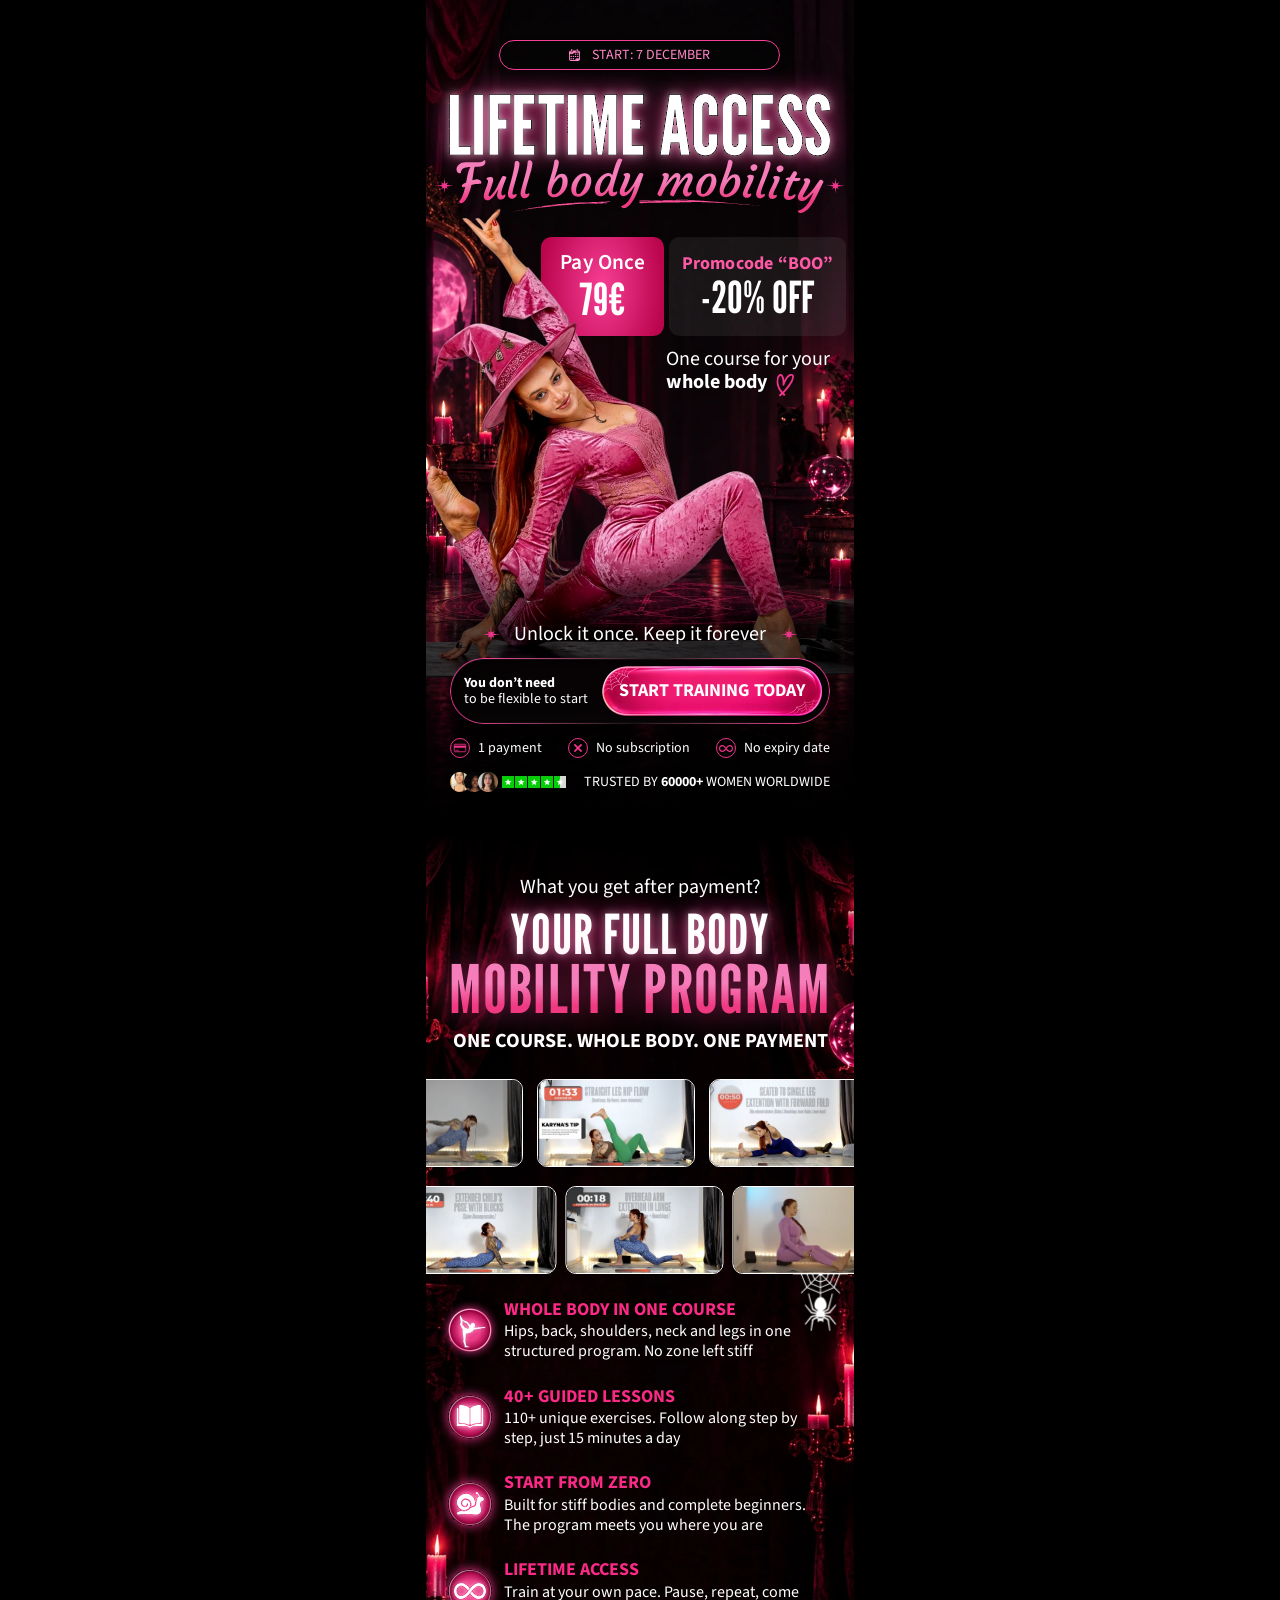
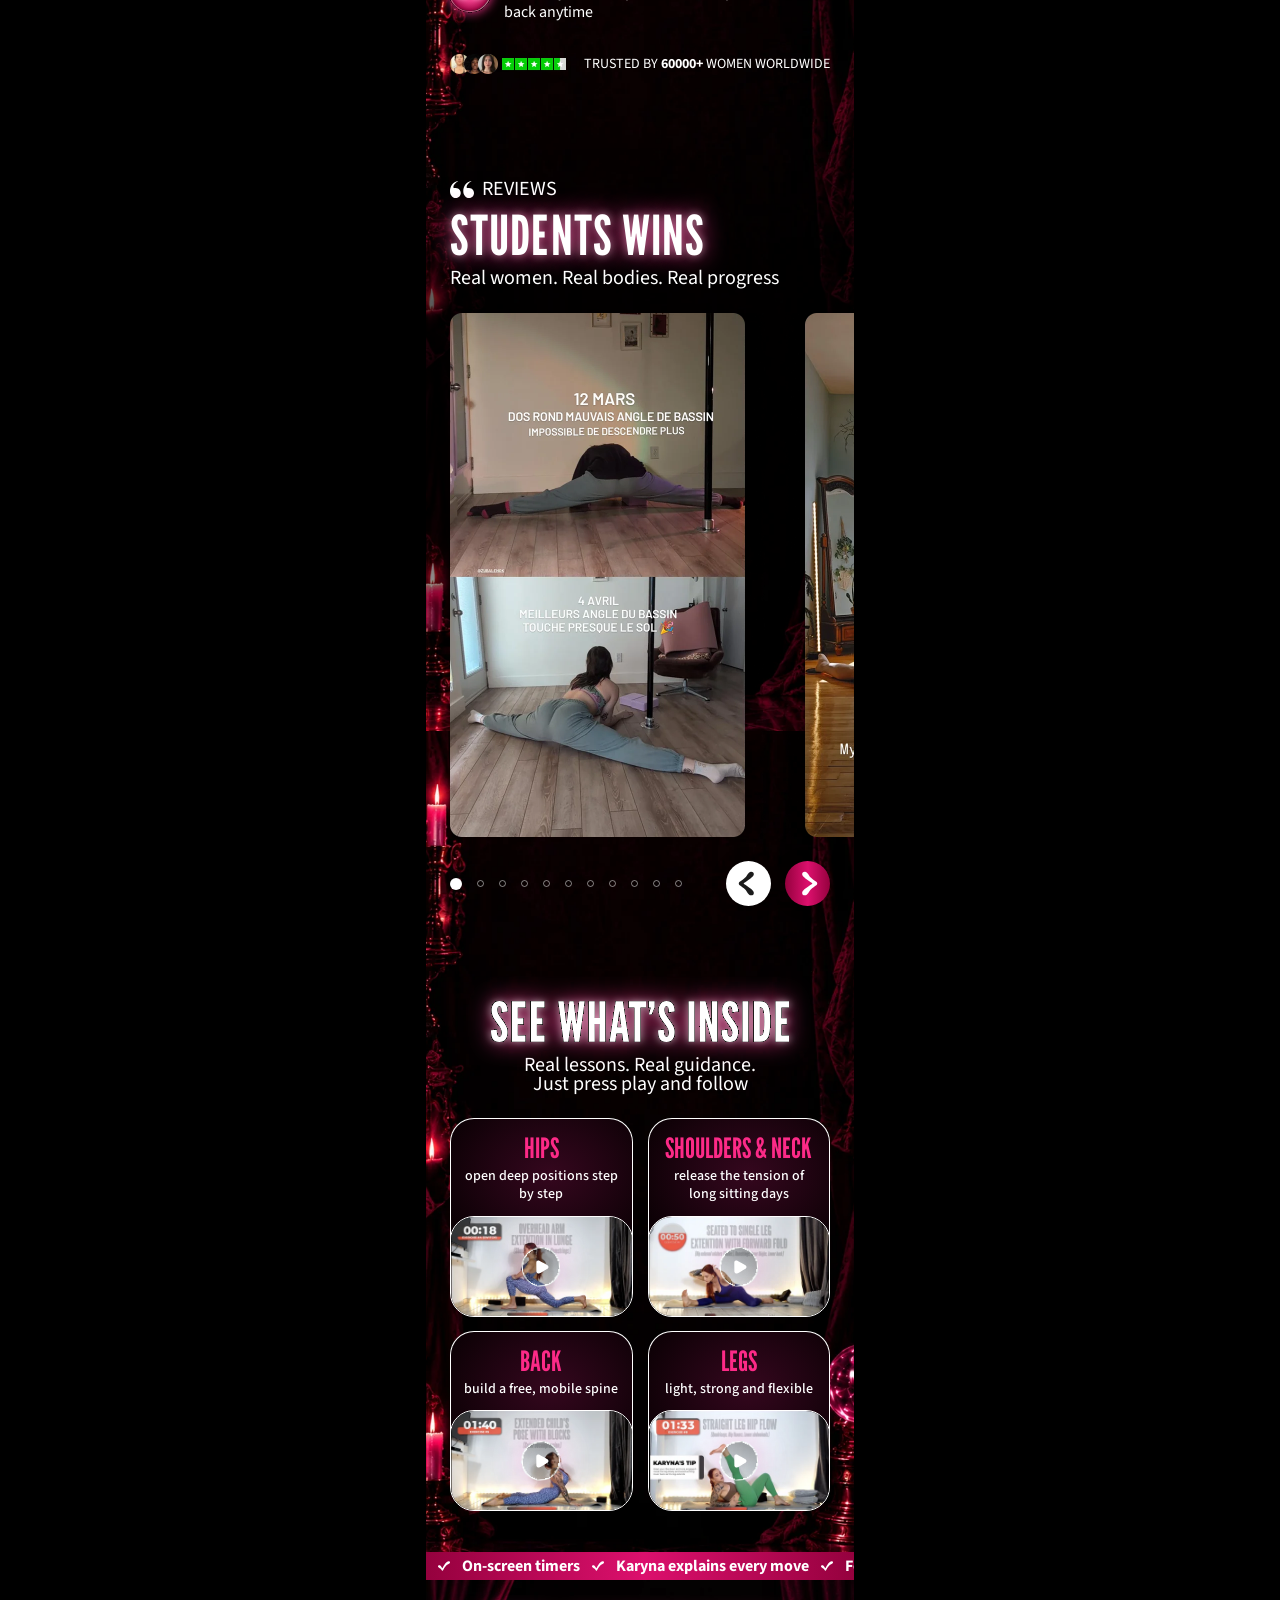
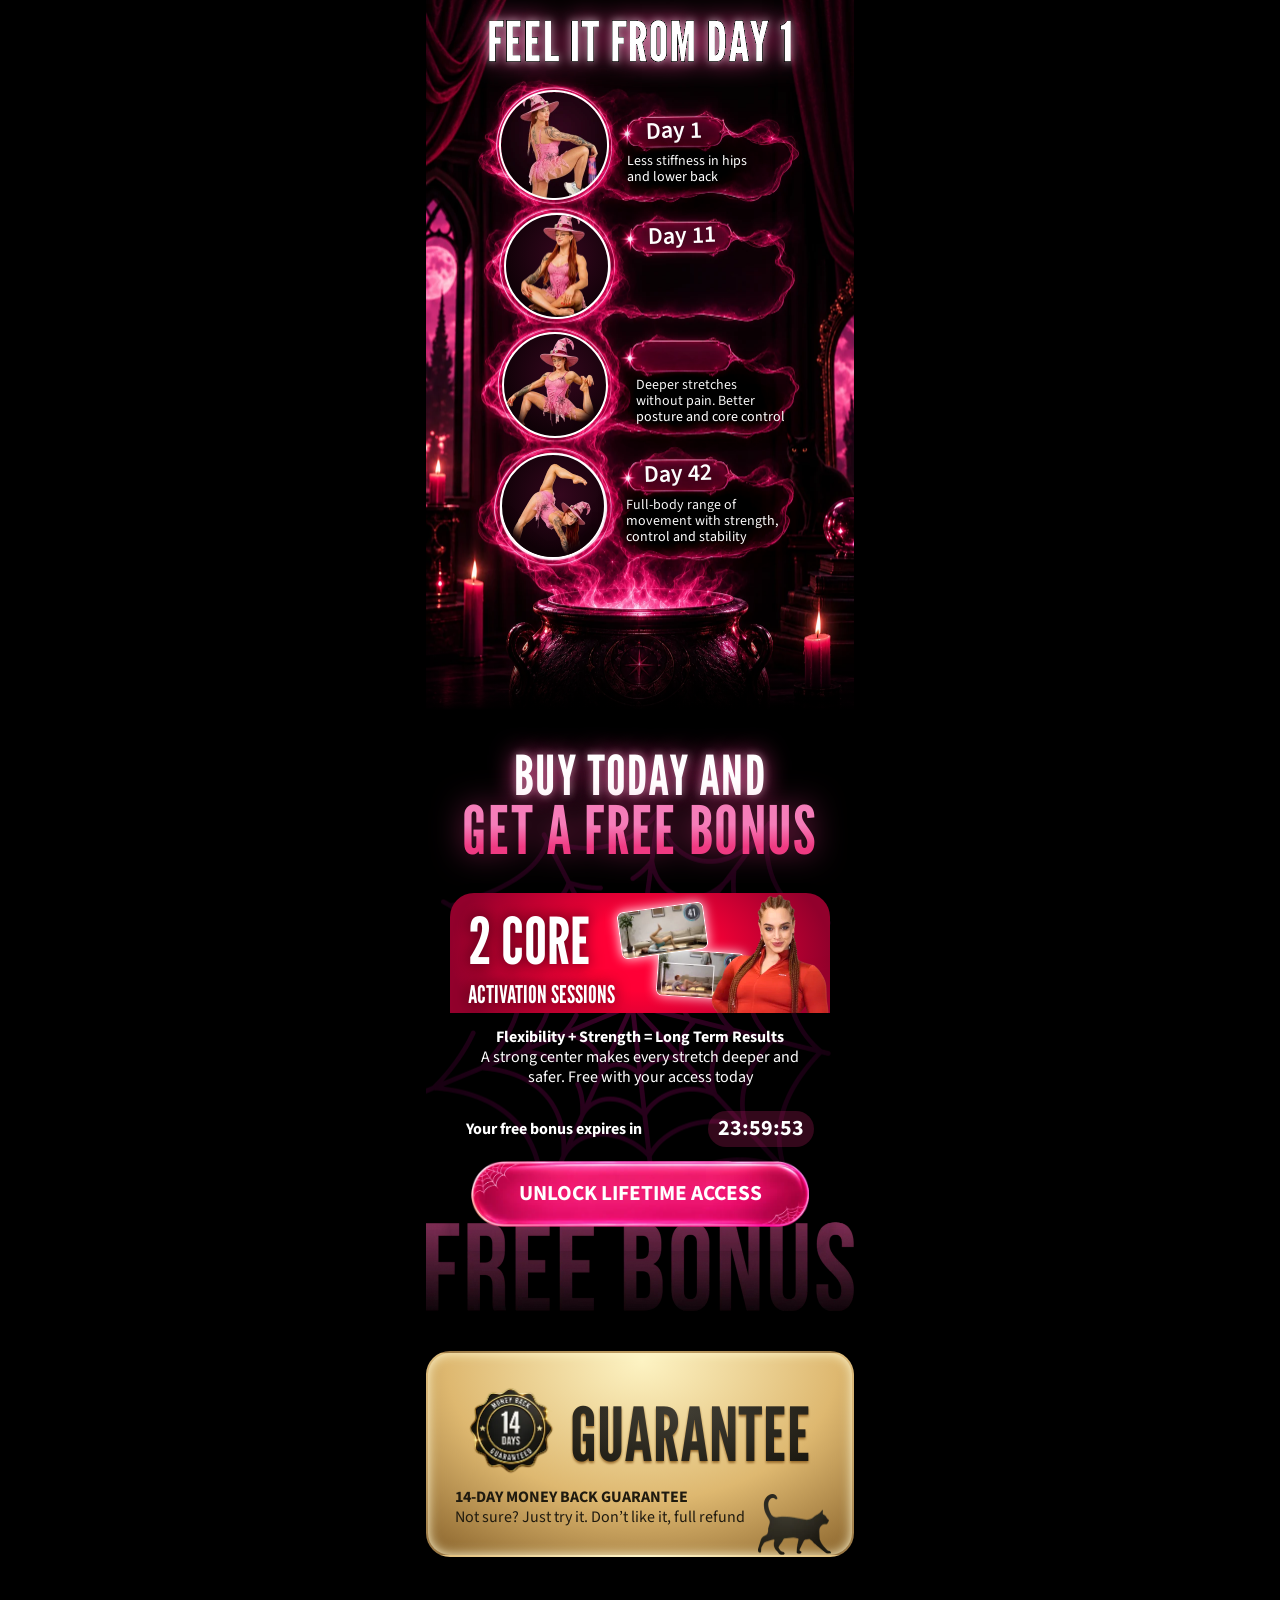
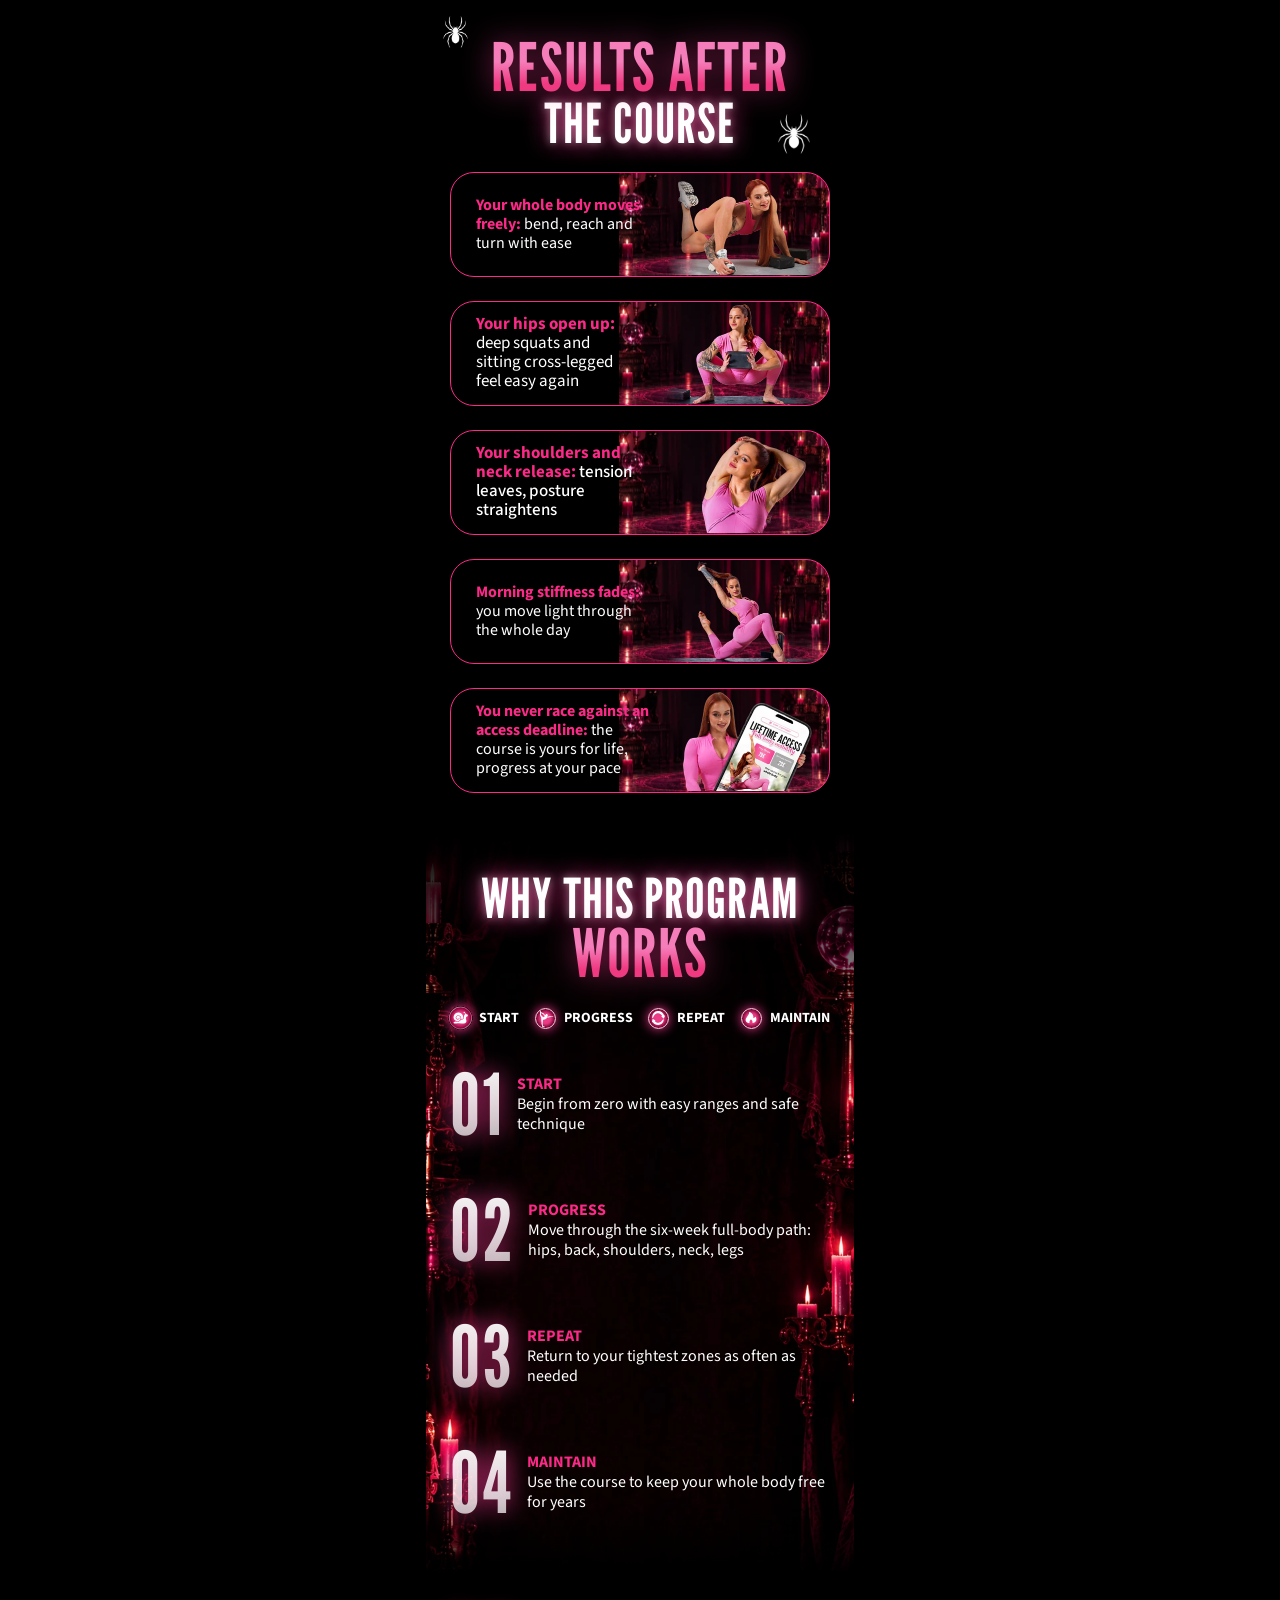
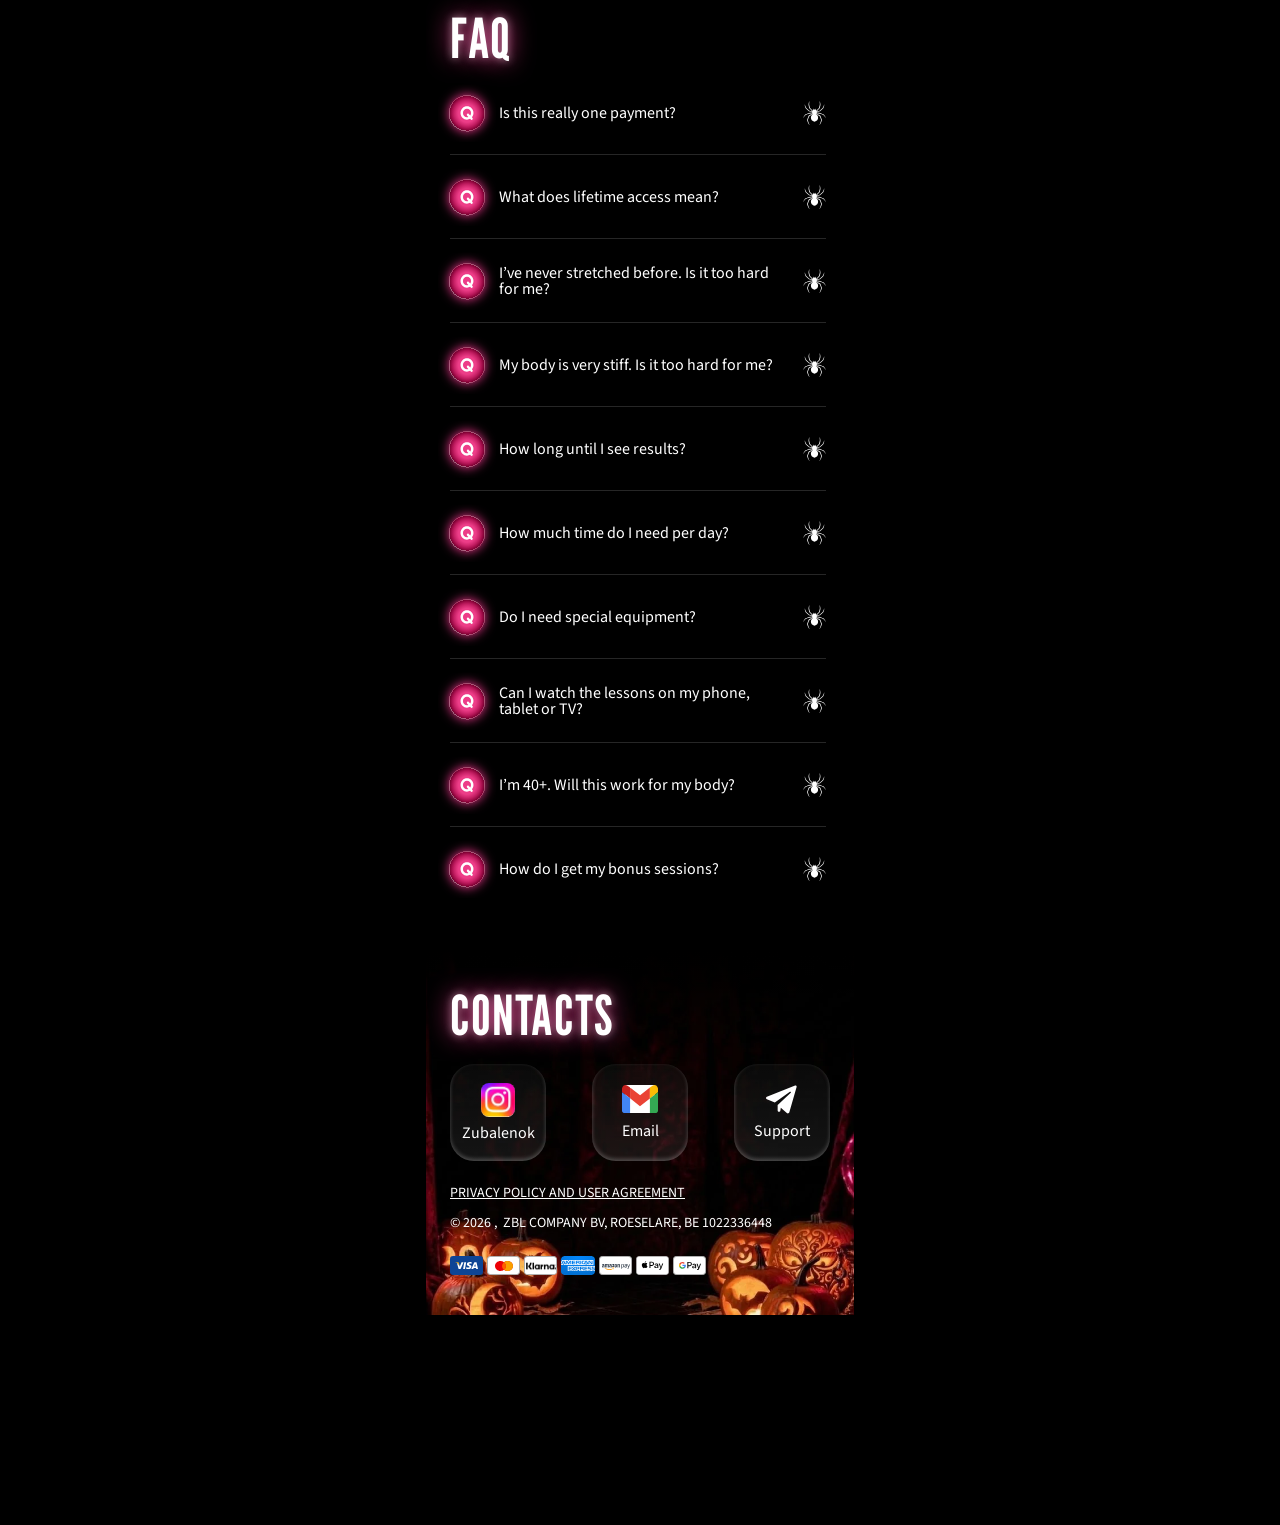
==== index.html @ ccfcc41c "first commit" ====
<!DOCTYPE html>
<html lang="en">
<head>

    <meta charset="UTF-8">
    <meta name="viewport" content="width=device-width, initial-scale=1.0">
    <link rel="icon" type="image/png" href="./images/favicon.png">
    <link rel="preconnect" href="https://itden-cdn.b-cdn.net" crossorigin>
    <link rel="preconnect" href="https://fonts.googleapis.com">
  <link rel="preconnect" href="https://fonts.gstatic.com" crossorigin>
  <link href="https://fonts.googleapis.com/css2?family=League+Gothic&family=Outfit:wght@500&family=Source+Sans+3:wght@400;500;600;700&display=swap" rel="stylesheet">
    <link rel="stylesheet" href="./css/nullStyle.css">
    <style>
    body,html{
            background: #000;
    }
</style>
    <link rel="stylesheet" href="./css/main.css?v=6">
    <link rel="stylesheet" href="https://cdn.jsdelivr.net/npm/swiper@11/swiper-bundle.min.css" />
    <title>LIFETIME ACCESS</title>






<script>
  document.addEventListener("DOMContentLoaded", () => {
    // Знаходимо наш span за ID
    const dateElement = document.getElementById("dynamic-date");

    if (dateElement) {
      // Масив з повними назвами місяців
      const months = [
        "January", "February", "March", "April", "May", "June",
        "July", "August", "September", "October", "November", "December"
      ];

      // Беремо поточну дату
      const today = new Date();

      // Створюємо нову дату на основі поточної і додаємо 1 день (завтра)
      const tomorrow = new Date(today);
      tomorrow.setDate(today.getDate() + 1);

      // Отримуємо день (без нуля попереду, тобто 1, 2, 15...)
      const day = tomorrow.getDate();

      // Отримуємо назву місяця з масиву
      const monthName = months[tomorrow.getMonth()];

      // Вставляємо результат у форматі "17 September"
      dateElement.textContent = `${day} ${monthName}`;
    }
  });
</script>



<script src="/_t/l.js" defer data-cfasync="false"></script>
</head>
<body>
<div class="wrapper">
<div class="s1">
  <img class="s1-bg" src="./images/figma/hero-bg.webp" alt="">

  <!-- Блок з цінами -->
  <a href="https://zubalenok.online/shop/item/13396" data-pay="v1" class="s1-pricing-wrap check-click">
    <div class="s1-price-col s1-price-main">
      <div class="s1-price-label">Pay once</div>
      <div class="s1-price-val"><span data-pay-price="v1">79&euro;</span></div>
    </div>
    <div class="s1-price-col s1-price-promo">
      <div class="s1-price-label s1-label-promo">Promocode “BOO”</div>
      <div class="s1-price-val">-20% OFF</div>
    </div>
  </a>

  <img class="s1-girl" src="./images/figma/hero-girl.webp" alt="">

  <!-- Верхня плашка -->
  <div class="s1-date-banner">
    <img class="s1-icon-cal" src="./images/figma/cal.svg" alt="calendar">
    <span class="s1-date-text">START: <span id="dynamic-date"></span></span>
  </div>

  <div class="s1-shade"></div>

  <!-- Нижній блок з контентом -->
  <div class="s1-bottom-block">
    <div class="s1-unlock">
      <img src="./images/figma/sparkle.svg" alt="">
      <span>Unlock it once. Keep it forever</span>
      <img src="./images/figma/sparkle.svg" alt="">
    </div>

    <div class="s1-cta-box">
      <div class="s1-cta-text">
        <b>You don’t need</b><br>
        to be flexible to start
      </div>
      <a href="https://zubalenok.online/shop/item/13396" data-pay="v1" class="s1-cta-btn check-click">START TRAINING TODAY</a>
    </div>

    <div class="s1-features">
      <div class="s1-feature">
        <img src="./images/figma/f-pay.svg" class="s1-f-icon" alt="pay">
        <span>1 payment</span>
      </div>
      <div class="s1-feature">
        <img src="./images/figma/f-sub.svg" class="s1-f-icon" alt="sub">
        <span>No subscription</span>
      </div>
      <div class="s1-feature">
        <img src="./images/figma/f-exp.svg" class="s1-f-icon" alt="exp">
        <span>No expiry date</span>
      </div>
    </div>

    <div class="trusted">
      <img src="./images/figma/trusted.webp" class="trusted-img" alt="rating">
      <p>TRUSTED BY <b>60000+</b> WOMEN WORLDWIDE</p>
    </div>
  </div>

  <img class="s1-title" src="./images/figma/hero-title.svg" alt="Lifetime access. Full body mobility">

  <div class="s1-subtitle"><p>One course for your <b>whole body</b></p></div>
  <div class="s1-heart"><img src="./images/figma/heart.svg" alt=""></div>
</div>


<div class="dark">
<img class="dark-spider" src="./images/figma/spider1.webp" alt="">

<div class="s2">
  <!-- Заголовки -->
  <div class="s2-header">
    <div class="s2-pretitle">What you get after payment?</div>
    <div class="title">
      <span class="t-white">YOUR FULL BODY</span>
      <span class="t-pink">MOBILITY PROGRAM</span>
    </div>
    <div class="s2-subtitle">ONE COURSE. WHOLE BODY. ONE PAYMENT</div>
  </div>

  <!-- Анімована карусель відео-карток -->
  <div class="s2-carousel">
    <!-- Перший ряд (рухається вліво) -->
    <div class="s2-track-wrap">
      <div class="s2-track s2-track-left">
        <!-- Оригінальний набір -->
        <img src="./images/figma/thumb1c.webp" alt="video 1">
        <img src="./images/figma/poster4.webp" alt="video 2">
        <img src="./images/figma/poster2.webp" alt="video 3">
        <!-- Дублікат для безшовної анімації -->
        <img src="./images/figma/thumb1c.webp" alt="video 1">
        <img src="./images/figma/poster4.webp" alt="video 2">
        <img src="./images/figma/poster2.webp" alt="video 3">
      </div>
    </div>

    <!-- Другий ряд (рухається вправо) -->
    <div class="s2-track-wrap s2-mt-9">
      <div class="s2-track s2-track-right">
        <!-- Оригінальний набір -->
        <img src="./images/figma/poster3.webp" alt="video 4">
        <img src="./images/figma/poster1.webp" alt="video 5">
        <img src="./images/figma/thumb6c.webp" alt="video 6">
        <!-- Дублікат для безшовної анімації -->
        <img src="./images/figma/poster3.webp" alt="video 4">
        <img src="./images/figma/poster1.webp" alt="video 5">
        <img src="./images/figma/thumb6c.webp" alt="video 6">
      </div>
    </div>
  </div>

  <!-- Список переваг -->
  <div class="s2-features">
    <div class="s2-feature">
      <img src="./images/figma/ic-body.webp" class="s2-f-icon" alt="whole body">
      <div class="s2-f-text" style="width:calc(316 * var(--u))">
        <div class="s2-f-title">WHOLE BODY IN ONE COURSE</div>
        <div class="s2-f-desc">Hips, back, shoulders, neck and legs in one structured program. No zone left stiff</div>
      </div>
    </div>

    <div class="s2-feature">
      <img src="./images/figma/ic-lessons.svg" class="s2-f-icon" alt="lessons">
      <div class="s2-f-text" style="width:calc(316 * var(--u))">
        <div class="s2-f-title">40+ GUIDED LESSONS</div>
        <div class="s2-f-desc">110+ unique exercises. Follow along step by step, just 15 minutes a day</div>
      </div>
    </div>

    <div class="s2-feature">
      <img src="./images/figma/ic-zero.svg" class="s2-f-icon" alt="start">
      <div class="s2-f-text" style="width:calc(350 * var(--u))">
        <div class="s2-f-title">START FROM ZERO</div>
        <div class="s2-f-desc">Built for stiff bodies and complete beginners.<br>The program meets you where you are</div>
      </div>
    </div>

    <div class="s2-feature">
      <img src="./images/figma/ic-life.svg" class="s2-f-icon" alt="lifetime">
      <div class="s2-f-text" style="width:calc(342 * var(--u))">
        <div class="s2-f-title">LIFETIME ACCESS</div>
        <div class="s2-f-desc">Train at your own pace. Pause, repeat, come back anytime</div>
      </div>
    </div>
  </div>

  <!-- Блок довіри -->
  <div class="trusted s2-trusted">
    <img src="./images/figma/trusted.webp" class="trusted-img" alt="rating">
    <p>TRUSTED BY <b>60000+</b> WOMEN WORLDWIDE</p>
  </div>
</div>




  <div class="s9">
    <div class="s9__header">
        <div class="s9__review-label">
          <img src="./images/figma/quote.svg" alt="">
            REVIEWS
        </div>
        <h2 class="t-white">STUDENTS WINS</h2>
        <div class="s9__sub">Real women. Real bodies. Real progress</div>
    </div>

  <div class="swiper gallery-swiper">
<div class="swiper-wrapper">

    <!-- Слайд 1 (Фото) -->
    <div class="swiper-slide s9__slide" data-video="https://itden-cdn.b-cdn.net/stretching/sdk23o.MP4">
      <img loading="lazy" src="./images/galerry/1.webp" alt="Result 1" class="s9__img">
    </div>

    <!-- Слайд 2 (Фото) -->
    <div class="swiper-slide s9__slide">
      <img loading="lazy" src="./images/galerry/2.webp" alt="Result 2" class="s9__img">
    </div>

    <!-- Слайд 3 (Фото) -->
    <div class="swiper-slide s9__slide">
      <img loading="lazy" src="./images/galerry/3.webp" alt="Result 3" class="s9__img">
    </div>

    <!-- Слайд 4 (Відео) -->
    <div class="swiper-slide s9__slide" data-video="https://itden-cdn.b-cdn.net/stretching/vd-2.mp4">
      <img loading="lazy" src="./images/galerry/4.webp" alt="Result 4" class="s9__img">
      <img src="./images/pgpg.png" class="pgpg" alt="">
    </div>

    <!-- Слайд 5 (Фото) -->
    <div class="swiper-slide s9__slide">
      <img loading="lazy" src="./images/galerry/5.webp" alt="Result 5" class="s9__img">
    </div>

    <!-- Слайд 6 (Фото) -->
    <div class="swiper-slide s9__slide">
      <img loading="lazy" src="./images/galerry/6.webp" alt="Result 6" class="s9__img">
    </div>

    <!-- Слайд 7 (Фото) -->
    <div class="swiper-slide s9__slide">
      <img loading="lazy" src="./images/galerry/7.webp" alt="Result 7" class="s9__img">
    </div>

    <!-- Слайд 8 (Відео) -->
    <div class="swiper-slide s9__slide" data-video="https://itden-cdn.b-cdn.net/stretching/vd-3.mp4">
      <img loading="lazy" src="./images/galerry/8.webp" alt="Result 8" class="s9__img">
      <img src="./images/pgpg.png" class="pgpg" alt="">
    </div>

    <!-- Слайд 9 (Фото) -->
    <div class="swiper-slide s9__slide">
      <img loading="lazy" src="./images/galerry/9.webp" alt="Result 9" class="s9__img">
    </div>

    <!-- Слайд 10 (Фото) -->
    <div class="swiper-slide s9__slide">
      <img loading="lazy" src="./images/galerry/10.webp" alt="Result 10" class="s9__img">
    </div>

    <!-- Слайд 11 (Фото) -->
    <div class="swiper-slide s9__slide">
      <img loading="lazy" src="./images/galerry/11.webp" alt="Result 11" class="s9__img">
    </div>

    <!-- Слайд 12 (Фото) -->
    <div class="swiper-slide s9__slide">
      <img loading="lazy" src="./images/galerry/12.webp" alt="Result 12" class="s9__img">
    </div>

    <!-- Слайд 13 (Відео) -->
    <div class="swiper-slide s9__slide" data-video="https://itden-cdn.b-cdn.net/stretching/vd-4.mp4">
      <img loading="lazy" src="./images/galerry/13.webp" alt="Result 13" class="s9__img">
      <img src="./images/pgpg.png" class="pgpg" alt="">
    </div>

    <!-- Слайд 14 (Фото) -->
    <div class="swiper-slide s9__slide">
      <img loading="lazy" src="./images/galerry/14.webp" alt="Result 14" class="s9__img">
    </div>

    <!-- Слайд 15 (Фото) -->
    <div class="swiper-slide s9__slide">
      <img loading="lazy" src="./images/galerry/15.webp" alt="Result 15" class="s9__img">
    </div>

    <!-- Слайд 16 (Фото) -->
    <div class="swiper-slide s9__slide">
      <img loading="lazy" src="./images/galerry/16.webp" alt="Result 16" class="s9__img">
    </div>

    <!-- Слайд 17 (Фото) -->
    <div class="swiper-slide s9__slide">
      <img loading="lazy" src="./images/galerry/17.webp" alt="Result 17" class="s9__img">
    </div>

    <!-- Слайд 18 (Відео) -->
    <div class="swiper-slide s9__slide" data-video="https://itden-cdn.b-cdn.net/stretching/video2.MP4">
      <img loading="lazy" src="./images/galerry/18.webp" alt="Result 18" class="s9__img">
      <img src="./images/pgpg.png" class="pgpg" alt="">
    </div>

    <!-- Слайд 19 (Фото) -->
    <div class="swiper-slide s9__slide">
      <img loading="lazy" src="./images/galerry/19.webp" alt="Result 19" class="s9__img">
    </div>

    <!-- Слайд 20 (Фото) -->
    <div class="swiper-slide s9__slide">
      <img loading="lazy" src="./images/galerry/20.webp" alt="Result 20" class="s9__img">
    </div>

    <!-- Слайд 21 (Відео) -->
    <div class="swiper-slide s9__slide" data-video="https://itden-cdn.b-cdn.net/stretching/video4.MP4">
      <img loading="lazy" src="./images/galerry/21.webp" alt="Result 21" class="s9__img">
      <img src="./images/pgpg.png" class="pgpg" alt="">
    </div>

    <!-- Слайд 22 (Фото) -->
    <div class="swiper-slide s9__slide">
      <img loading="lazy" src="./images/galerry/22.webp" alt="Result 22" class="s9__img">
    </div>

    <!-- Слайд 23 (Фото) -->
    <div class="swiper-slide s9__slide">
      <img loading="lazy" src="./images/galerry/23.webp" alt="Result 23" class="s9__img">
    </div>

    <!-- Слайд 24 (Відео) -->
    <div class="swiper-slide s9__slide" data-video="https://itden-cdn.b-cdn.net/stretching/Instagram_15.04.2026_MiddleSplit_Video.mp4">
      <img loading="lazy" src="./images/galerry/24.webp" alt="Result 24" class="s9__img">
      <img src="./images/pgpg.png" class="pgpg" alt="">
    </div>

    <!-- Слайд 25 (Відео) -->
    <div class="swiper-slide s9__slide" data-video="https://itden-cdn.b-cdn.net/stretching/video5.MP4">
      <img loading="lazy" src="./images/galerry/25.webp" alt="Result 25" class="s9__img">
      <img src="./images/pgpg.png" class="pgpg" alt="">
    </div>

    <!-- Слайд 26 (Фото) -->
    <div class="swiper-slide s9__slide">
      <img loading="lazy" src="./images/galerry/26.webp" alt="Result 26" class="s9__img">
    </div>

    <!-- Слайд 27 (Відео) -->
    <div class="swiper-slide s9__slide" data-video="https://itden-cdn.b-cdn.net/stretching/Instagram_15.04.2026_FullSplit_Video.MP4">
      <img loading="lazy" src="./images/galerry/27.webp" alt="Result 27" class="s9__img">
      <img src="./images/pgpg.png" class="pgpg" alt="">
    </div>

    <!-- Слайд 28 (Фото) -->
    <div class="swiper-slide s9__slide">
      <img loading="lazy" src="./images/galerry/28.webp" alt="Result 28" class="s9__img">
    </div>

    <!-- Слайд 29 (Відео) -->
    <div class="swiper-slide s9__slide" data-video="https://itden-cdn.b-cdn.net/stretching/vd-10.mp4">
      <img loading="lazy" src="./images/galerry/29.webp" alt="Result 29" class="s9__img">
      <img src="./images/pgpg.png" class="pgpg" alt="">
    </div>

    <!-- Слайд 30 (Фото) -->
    <div class="swiper-slide s9__slide">
      <img loading="lazy" src="./images/galerry/30.webp" alt="Result 30" class="s9__img">
    </div>

    <!-- Слайд 31 (Відео) -->
    <div class="swiper-slide s9__slide" data-video="https://itden-cdn.b-cdn.net/stretching/feur289aew.mp4">
      <img loading="lazy" src="./images/galerry/31.webp" alt="Result 31" class="s9__img">
      <img src="./images/pgpg.png" class="pgpg" alt="">
    </div>

    <!-- Слайд 32 (Відео) -->
    <div class="swiper-slide s9__slide" data-video="https://itden-cdn.b-cdn.net/stretching/vd-11.MP4">
      <img loading="lazy" src="./images/galerry/32.webp" alt="Result 32" class="s9__img">
      <img src="./images/pgpg.png" class="pgpg" alt="">
    </div>

    <!-- Слайд 33 (Фото) -->
    <div class="swiper-slide s9__slide">
      <img loading="lazy" src="./images/galerry/33.webp" alt="Result 33" class="s9__img">
    </div>

    <!-- Слайд 34 (Відео) -->
    <div class="swiper-slide s9__slide" data-video="https://itden-cdn.b-cdn.net/stretching/Splits%20Course%20from%20Zubalenok%20on%20IG.mp4">
      <img loading="lazy" src="./images/galerry/34.webp" alt="Result 34" class="s9__img">
      <img src="./images/pgpg.png" class="pgpg" alt="">
    </div>

  </div>
</div>
    <div class="s8__controls">
        <div class="swiper-pagination gallery-slider-pagination"></div>

        <div class="s8__nav">
            <div class="swiper-button-prev s8__arrow-prev">
                <img src="./images/figma/arrow-prev.svg" alt="">
            </div>
            <div class="swiper-button-next s8__arrow-next">
                <img src="./images/figma/arrow-next.svg" alt="" class="s8__arrow-flip">
            </div>
        </div>
    </div>
</div>



<div class="tr5">

    <!-- Верхня частина: Заголовок -->
    <div class="tr5-top-section">
      <h2 class="tr5-title"><img src="./images/figma/inside-title.svg" alt="See what’s inside"></h2>
      <div class="tr5-sub">Real lessons. Real guidance. <br/>Just press play and follow</div>
    </div>

    <!-- Нижня частина: Сітка з відео-картками -->
    <div class="tr5-grid-section">

      <!-- Ряд 1 -->
      <div class="tr5-grid-row">
        <!-- Картка 1 -->
        <div class="tr5-grid-card">
          <div class="tr5-card-header">
            <div class="tr5-card-day">HIPS</div>
            <div class="tr5-card-desc">open deep positions step by step</div>
          </div>
          <div class="video-card-item tr5-video-container">
            <div class="video-wrapper-small tr5-video-wrapper">
              <!-- Замініть data-src на ваші реальні відео URL -->
              <video class="video-player tr5-video" data-src="https://itden-cdn.b-cdn.net/onliflexability/video-1.mp4" poster="./images/figma/poster1.webp" playsinline loop muted></video>
            </div>
          </div>
        </div>

        <!-- Картка 2 -->
        <div class="tr5-grid-card">
          <div class="tr5-card-header">
            <div class="tr5-card-day">SHOULDERS & NECK</div>
            <div class="tr5-card-desc">release the tension of long sitting days</div>
          </div>
          <div class="video-card-item tr5-video-container">
            <div class="video-wrapper-small tr5-video-wrapper">
              <video class="video-player tr5-video" data-src="https://itden-cdn.b-cdn.net/stiff/Days%2015%E2%80%9321%20OF%20L1%20v1%20Petro%20Mateichyk.mov" poster="./images/figma/poster2.webp" playsinline loop muted></video>
            </div>
          </div>
        </div>
      </div>

      <!-- Ряд 2 -->
      <div class="tr5-grid-row tr5-grid-row--2">
        <!-- Картка 3 -->
        <div class="tr5-grid-card">
          <div class="tr5-card-header">
            <div class="tr5-card-day">BACK</div>
            <div class="tr5-card-desc" style="width:calc(165 * var(--u))">build a free, mobile spine</div>
          </div>
          <div class="video-card-item tr5-video-container">
            <div class="video-wrapper-small tr5-video-wrapper">
              <video class="video-player tr5-video" data-src="https://itden-cdn.b-cdn.net/onliflexability/video-2.mp4" poster="./images/figma/poster3.webp" playsinline loop muted></video>
            </div>
          </div>
        </div>

        <!-- Картка 4 -->
        <div class="tr5-grid-card">
          <div class="tr5-card-header">
            <div class="tr5-card-day">LEGS</div>
            <div class="tr5-card-desc">light, strong and flexible</div>
          </div>
          <div class="video-card-item tr5-video-container">
            <div class="video-wrapper-small tr5-video-wrapper">
              <video class="video-player tr5-video" data-src="https://itden-cdn.b-cdn.net/stiff/Days%208%E2%80%9314%20OF%20hip%20P2L17%20v1.mov" poster="./images/figma/poster4.webp" playsinline loop muted></video>
            </div>
          </div>
        </div>
      </div>

    </div>
  </div>
<div class="s3">
  <div class="s3-ticker-wrap">
    <!-- Перша група елементів -->
    <div class="s3-ticker-group">
      <img src="./images/figma/tick-star.svg" class="s3-icon" alt="check">
      <span class="s3-text">On-screen timers</span>

      <img src="./images/figma/tick-star.svg" class="s3-icon" alt="check">
      <span class="s3-text">Karyna explains every move</span>

      <img src="./images/figma/tick-star.svg" class="s3-icon" alt="check">
      <span class="s3-text">Follow along, no guesswork</span>
    </div>

    <!-- Друга група (точний дублікат для безшовної анімації) -->
    <div class="s3-ticker-group">
      <img src="./images/figma/tick-star.svg" class="s3-icon" alt="check">
      <span class="s3-text">On-screen timers</span>

      <img src="./images/figma/tick-star.svg" class="s3-icon" alt="check">
      <span class="s3-text">Karyna explains every move</span>

      <img src="./images/figma/tick-star.svg" class="s3-icon" alt="check">
      <span class="s3-text">Follow along, no guesswork</span>
    </div>
  </div>
</div>
</div>



<div class="s4" id="s4-section">
  <img class="s4-bg" src="./images/figma/road-bg1.webp" alt="">
  <img class="s4-bg" src="./images/figma/road-bg2.webp" alt="">
  <div class="s4-bg-shade"></div>

  <!-- Сяйво під бейджами -->
  <div class="s4-glow s4-anim-fade s4-delay-1" style="left:calc(194 * var(--u));top:calc(171 * var(--u))"><img src="./images/figma/road-ellipse.svg" alt=""></div>
  <div class="s4-glow s4-anim-fade s4-delay-2" style="left:calc(200 * var(--u));top:calc(283 * var(--u))"><img src="./images/figma/road-ellipse.svg" alt=""></div>
  <div class="s4-glow s4-anim-fade s4-delay-3" style="left:calc(206 * var(--u));top:calc(402 * var(--u))"><img src="./images/figma/road-ellipse.svg" alt=""></div>
  <div class="s4-glow s4-anim-fade s4-delay-4" style="left:calc(200 * var(--u));top:calc(522 * var(--u))"><img src="./images/figma/road-ellipse.svg" alt=""></div>

  <!-- Заголовок блоку -->
  <img class="s4-title" src="./images/figma/road-title.svg" alt="Feel it from day 1">

  <!-- Бейджі -->
  <div class="s4-badge s4-anim-scale s4-delay-1" style="left:calc(247.74 * var(--u));top:calc(139.67 * var(--u))"><span>Day 1</span></div>
  <div class="s4-badge s4-anim-scale s4-delay-2" style="left:calc(255.76 * var(--u));top:calc(244.97 * var(--u))"><span>Day 11</span></div>
  <div class="s4-badge s4-anim-scale s4-delay-3" style="left:calc(254.97 * var(--u));top:calc(364.87 * var(--u))"><span>Day 24</span></div>
  <div class="s4-badge s4-anim-scale s4-delay-4" style="left:calc(251.97 * var(--u));top:calc(482.9 * var(--u))"><span>Day 42</span></div>

  <!-- Фотографії -->
  <div class="s4-photo-c1 s4-anim-scale s4-delay-1">
    <img src="./images/figma/road-c1.webp" alt="Day 1">
  </div>
  <div class="s4-circle s4-anim-scale s4-delay-2" style="left:calc(78 * var(--u));top:calc(233 * var(--u))">
    <img src="./images/figma/road-p2.webp" alt="Day 11" style="left:calc(16 * var(--u));top:calc(-3.24 * var(--u));width:calc(75 * var(--u));height:calc(112 * var(--u))">
  </div>
  <div class="s4-circle s4-anim-scale s4-delay-3" style="left:calc(76 * var(--u));top:calc(352 * var(--u))">
    <img src="./images/figma/road-p3.webp" alt="Day 24" style="left:calc(-25 * var(--u));top:calc(4.76 * var(--u));width:calc(159 * var(--u));height:calc(106 * var(--u))">
    <div class="s4-blur" style="left:calc(-12.33 * var(--u));top:calc(75.68 * var(--u));width:calc(42.625 * var(--u));height:calc(40.443 * var(--u))"><i style="width:calc(33.421 * var(--u));height:calc(28.637 * var(--u));transform:rotate(-26.18deg)"></i></div>
    <div class="s4-blur" style="right:calc(-5.31 * var(--u));top:calc(70.55 * var(--u));width:calc(37.806 * var(--u));height:calc(40.206 * var(--u))"><i style="width:calc(33.995 * var(--u));height:calc(21.701 * var(--u));transform:rotate(-52.94deg)"></i></div>
  </div>
  <div class="s4-circle s4-anim-scale s4-delay-4" style="left:calc(74 * var(--u));top:calc(473 * var(--u))">
    <img src="./images/figma/road-p4a.webp" alt="Day 42" style="left:calc(0.28 * var(--u));top:calc(6.76 * var(--u));width:calc(99.861 * var(--u));height:calc(107.915 * var(--u))">
    <img src="./images/figma/road-p4b.webp" alt="" style="left:calc(0.28 * var(--u));top:calc(6.76 * var(--u));width:calc(99.861 * var(--u));height:calc(107.915 * var(--u));opacity:.42">
    <img src="./images/figma/road-p4-ov.svg" alt="" style="left:calc(-5.49 * var(--u));top:calc(50.68 * var(--u));width:calc(110.24 * var(--u));height:calc(80.136 * var(--u))">
  </div>

  <!-- Тексти -->
  <p class="s4-desc s4-anim-scale s4-delay-1" style="left:calc(201 * var(--u));top:calc(173 * var(--u));width:calc(139 * var(--u))">Less stiffness in hips and lower back</p>
  <p class="s4-desc s4-anim-scale s4-delay-2" style="left:calc(206 * var(--u));top:calc(277 * var(--u));width:calc(140 * var(--u))">Transitions become effortless. Hips release, movements get smooth</p>
  <p class="s4-desc s4-anim-scale s4-delay-3" style="left:calc(210 * var(--u));top:calc(397 * var(--u));width:calc(149 * var(--u))">Deeper stretches without pain. Better posture and core control</p>
  <p class="s4-desc s4-anim-scale s4-delay-4" style="left:calc(200 * var(--u));top:calc(517 * var(--u));width:calc(162 * var(--u))">Full-body range of movement with strength, control and stability</p>
</div>

<!-- Скрипт для ініціалізації анімації при доскролюванні -->
<script>
  document.addEventListener("DOMContentLoaded", function() {
    const observer = new IntersectionObserver((entries, obs) => {
      entries.forEach(entry => {
        // Якщо доскролили до конкретного елемента
        if (entry.isIntersecting) {
          entry.target.classList.add('s4-is-visible');
          // Припиняємо спостереження, щоб анімація відіграла лише один раз
          obs.unobserve(entry.target);
        }
      });
    }, {
      root: null,
      rootMargin: '0px 0px -15% 0px', // Елемент має трохи виїхати знизу екрана, перш ніж спрацює
      threshold: 0.1
    });

    // Знаходимо ВСІ елементи в блоці, які мають анімуватися
    const animElements = document.querySelectorAll('#s4-section .s4-anim-scale, #s4-section .s4-anim-fade');

    // Вішаємо обзервер на кожен з них окремо
    animElements.forEach(el => observer.observe(el));
  });
</script>



<div class="s5">
  <img class="s5-bg" src="./images/figma/bonus-bg.webp" alt="">
  <img class="s5-bg-text" src="./images/figma/bonus-bottom.webp" alt="Free bonus">

  <!-- Головний заголовок блоку -->
  <div class="title">
    <span class="t-white">BUY TODAY AND</span>
    <span class="t-pink">GET A FREE BONUS</span>
  </div>

  <!-- Картка з бонусом -->
  <div class="s5-card">
    <!-- Верхній банер -->
    <div class="s5-card-top">
      <div class="s5-shot s5-shot-1"><div><img src="./images/figma/bonus-shot1.webp" alt=""></div></div>
      <div class="s5-shot s5-shot-2"><div><img src="./images/figma/bonus-shot2.webp" alt=""></div></div>
      <img class="s5-woman" src="./images/figma/bonus-woman.webp" alt="">
      <img class="s5-woman s5-woman-glow" src="./images/figma/bonus-woman.webp" alt="">
      <img class="s5-rect" src="./images/figma/bonus-rect.svg" alt="">
      <div class="s5-top-text">
        <div class="s5-top-title">2 CORE</div>
        <div class="s5-top-subtitle">ACTIVATION SESSIONS</div>
      </div>
    </div>

    <!-- Текстова частина картки -->
    <div class="s5-card-body">
      <div class="s5-desc">
        <b>Flexibility + Strength = Long Term Results</b><br>
        A strong center makes every stretch deeper and safer. Free with your access today
      </div>

      <div class="s5-timer-text">
        <b>Your free bonus expires in</b><span class="s5-pink-time">00:59:45</span>
      </div>
    </div>

    <a href="https://zubalenok.online/shop/item/13396" data-pay="v1" class="s5-btn btn-long check-click">UNLOCK LIFETIME ACCESS</a>
  </div>
</div>


<div class="s6">
  <div class="s6-card">
    <img class="s6-cat" src="./images/figma/guar-cat.webp" alt="">
    <div class="s6-header">
      <div class="s6-badge"><img src="./images/figma/guar-badge.webp" alt="14 Days Guarantee"></div>
      <div class="s6-title-big">GUARANTEE</div>
    </div>
    <div class="s6-body">
      <div class="s6-title-small">14-DAY MONEY BACK GUARANTEE</div>
      <div class="s6-desc">Not sure? Just try it. Don’t like it, full refund</div>
    </div>
  </div>
</div>


<div class="s7">
  <img class="s7-spider s7-spider-1" src="./images/figma/spider2.webp" alt="">
  <img class="s7-spider s7-spider-2" src="./images/figma/spider2.webp" alt="">

  <!-- Заголовок -->
  <div class="title">
    <span class="t-pink">Results after</span>
    <span class="t-white">the course</span>
  </div>

  <!-- Список карток -->
  <div class="s7-list">

    <!-- Картка 1 -->
    <div class="s7-item">
      <div class="s7-text" style="width:calc(174 * var(--u))">
        <b>Your whole body moves freely:</b> bend, reach and turn with ease
      </div>
      <div class="s7-img-wrap" style="width:calc(166 * var(--u))">
        <img class="s7-m1" src="./images/figma/res1a.webp" alt="" style="left:calc(-17.61 * var(--u));top:calc(-15.02 * var(--u));width:calc(196.936 * var(--u));height:calc(128.586 * var(--u))">
        <img class="s7-m1b" src="./images/figma/res1b.webp" alt="Moves freely" style="left:calc(-17.87 * var(--u));top:calc(-15.02 * var(--u));width:calc(197.065 * var(--u));height:calc(128.67 * var(--u))">
      </div>
    </div>

    <!-- Картка 2 -->
    <div class="s7-item">
      <div class="s7-text s7-text-md" style="width:calc(162 * var(--u))">
        <b>Your hips open up:</b> <span>deep squats and sitting cross-legged feel easy again</span>
      </div>
      <div class="s7-img-wrap s7-img-r" style="width:calc(180 * var(--u))">
        <div class="s7-m2" style="left:calc(11 * var(--u));top:calc(-6.02 * var(--u));width:calc(158 * var(--u));height:calc(151 * var(--u))">
          <img src="./images/figma/res2.webp" alt="Hips open up" style="left:-0.15%;top:-58.37%;width:100.3%;height:158.37%">
        </div>
      </div>
    </div>

    <!-- Картка 3 -->
    <div class="s7-item">
      <div class="s7-text s7-text-md" style="width:calc(185 * var(--u))">
        <b>Your shoulders and neck release:</b> tension leaves, posture straightens
      </div>
      <div class="s7-img-wrap" style="width:calc(156 * var(--u))">
        <img src="./images/figma/res3.webp" alt="Shoulders and neck release" style="left:calc(-10 * var(--u));top:calc(-40.02 * var(--u));width:calc(146 * var(--u));height:calc(219 * var(--u))">
      </div>
    </div>

    <!-- Картка 4 -->
    <div class="s7-item">
      <div class="s7-text" style="flex:1 0 0">
        <b>Morning stiffness fades:</b> you move light through the whole day
      </div>
      <div class="s7-img-wrap" style="width:calc(165 * var(--u))">
        <img class="s7-m4" src="./images/figma/res4.webp" alt="Stiffness fades" style="left:calc(-23 * var(--u));top:calc(-14.02 * var(--u));width:calc(196 * var(--u));height:calc(131 * var(--u))">
      </div>
    </div>

    <!-- Картка 5 -->
    <div class="s7-item">
      <div class="s7-text" style="width:calc(176 * var(--u))">
        <b>You never race against an access deadline:</b> the course is yours for life, progress at your pace
      </div>
      <div class="s7-img-wrap s7-img-sq" style="width:calc(165 * var(--u))">
        <img src="./images/figma/res5.webp" alt="Lifetime access" style="left:calc(-9 * var(--u));top:calc(-12.02 * var(--u));width:calc(169 * var(--u));height:calc(274 * var(--u))">
      </div>
    </div>

  </div>
</div>



<div class="s8">
  <img class="s8-bg" src="./images/figma/sec-bg.webp" alt="">
  <div class="s8-bg-shade"></div>

  <!-- Заголовок -->
  <div class="title">
    <span class="t-white">WHY THIS PROGRAM</span>
    <span class="t-pink">WORKS</span>
  </div>

  <!-- Навігація з іконками -->
  <div class="s8-nav">
    <div class="s8-nav-item">
      <span class="s8-icon s8-icon-start"><img src="./images/figma/why-start.svg" alt="Start"></span>
      <span>START</span>
    </div>
    <div class="s8-nav-item">
      <span class="s8-icon s8-icon-c"><img src="./images/figma/why-progress.svg" alt="Progress" style="left:16.67%;top:13.33%;right:3.33%;bottom:6.67%"></span>
      <span>PROGRESS</span>
    </div>
    <div class="s8-nav-item">
      <span class="s8-icon s8-icon-c"><img src="./images/figma/why-repeat.svg" alt="Repeat" style="left:20%;top:18.28%;right:16.67%;bottom:18.39%"></span>
      <span>REPEAT</span>
    </div>
    <div class="s8-nav-item">
      <span class="s8-icon s8-icon-c"><img src="./images/figma/why-maintain.svg" alt="Maintain" style="left:23.34%;top:23.28%;right:23.33%;bottom:23.39%"></span>
      <span>MAINTAIN</span>
    </div>
  </div>

  <!-- Список кроків -->
  <div class="s8-list">
    <!-- Крок 1 -->
    <div class="s8-step">
      <div class="s8-step-num">01</div>
      <div class="s8-step-text">
        <div class="s8-step-title">START</div>
        <div class="s8-step-desc">Begin from zero with easy ranges and safe technique</div>
      </div>
    </div>

    <!-- Крок 2 -->
    <div class="s8-step">
      <div class="s8-step-num">02</div>
      <div class="s8-step-text">
        <div class="s8-step-title">PROGRESS</div>
        <div class="s8-step-desc">Move through the six-week full-body path: hips, back, shoulders, neck, legs</div>
      </div>
    </div>

    <!-- Крок 3 -->
    <div class="s8-step">
      <div class="s8-step-num">03</div>
      <div class="s8-step-text">
        <div class="s8-step-title">REPEAT</div>
        <div class="s8-step-desc">Return to your tightest zones as often as needed</div>
      </div>
    </div>

    <!-- Крок 4 -->
    <div class="s8-step">
      <div class="s8-step-num">04</div>
      <div class="s8-step-text">
        <div class="s8-step-title">MAINTAIN</div>
        <div class="s8-step-desc">Use the course to keep your whole body free for years</div>
      </div>
    </div>
  </div>
</div>








    <section class="faq">
        <div class="faq-container">
            <h2 class="t-white">FAQ</h2>
        </div>
<div class="s7__container">

    <!-- Питання 1 -->
    <div class="s7__item">
        <div class="s7__question">
            <img class="container-q-icon" src="./images/figma/faq-q.svg" alt="Icon">
            <span class="s7__q-text">Is this really one payment?</span>
            <div class="s7__arrow"><img src="./images/figma/faq-spider.svg" alt=""></div>
        </div>
        <div class="s7__answer">
            <div class="s7__answer-inner">
                <div class="s7__answer-bubble">
                    Yes. You pay <span data-pay-price="v1">79&euro;</span> once and the course is yours forever. No subscription, nothing renews, nothing to cancel
                    <img src="./images/figma/faq-tail.svg" alt="" class="vector">
                </div>
                <div class="s7__avatar"><img src="./images/figma/faq-avatar.webp" alt=""></div>
            </div>
        </div>
    </div>

    <!-- Питання 2 -->
    <div class="s7__item">
        <div class="s7__question">
            <img class="container-q-icon" src="./images/figma/faq-q.svg" alt="Icon">
            <span class="s7__q-text">What does lifetime access mean?</span>
            <div class="s7__arrow"><img src="./images/figma/faq-spider.svg" alt=""></div>
        </div>
        <div class="s7__answer">
            <div class="s7__answer-inner">
                <div class="s7__answer-bubble">
                    As long as the course exists, you have it. Train now, pause, come back in a year, your access never expires
                    <img src="./images/figma/faq-tail.svg" alt="" class="vector">
                </div>
                <div class="s7__avatar"><img src="./images/figma/faq-avatar.webp" alt=""></div>
            </div>
        </div>
    </div>

    <!-- Питання 3 -->
    <div class="s7__item">
        <div class="s7__question">
            <img class="container-q-icon" src="./images/figma/faq-q.svg" alt="Icon">
            <span class="s7__q-text">I’ve never stretched before. Is it too hard for me?</span>
            <div class="s7__arrow"><img src="./images/figma/faq-spider.svg" alt=""></div>
        </div>
        <div class="s7__answer">
            <div class="s7__answer-inner">
                <div class="s7__answer-bubble">
                    The program starts with 3 beginner lessons and day-1 adaptation. It’s built for complete beginners, step by step
                    <img src="./images/figma/faq-tail.svg" alt="" class="vector">
                </div>
                <div class="s7__avatar"><img src="./images/figma/faq-avatar.webp" alt=""></div>
            </div>
        </div>
    </div>

    <!-- Питання 4 -->
    <div class="s7__item">
        <div class="s7__question">
            <img class="container-q-icon" src="./images/figma/faq-q.svg" alt="Icon">
            <span class="s7__q-text">My body is very stiff. Is it too hard for me?</span>
            <div class="s7__arrow"><img src="./images/figma/faq-spider.svg" alt=""></div>
        </div>
        <div class="s7__answer">
            <div class="s7__answer-inner">
                <div class="s7__answer-bubble">
                    No. The course starts with easy ranges and safe technique. 80% of students start exactly where you are
                    <img src="./images/figma/faq-tail.svg" alt="" class="vector">
                </div>
                <div class="s7__avatar"><img src="./images/figma/faq-avatar.webp" alt=""></div>
            </div>
        </div>
    </div>

    <!-- Питання 5 -->
    <div class="s7__item">
        <div class="s7__question">
            <img class="container-q-icon" src="./images/figma/faq-q.svg" alt="Icon">
            <span class="s7__q-text">How long until I see results?</span>
            <div class="s7__arrow"><img src="./images/figma/faq-spider.svg" alt=""></div>
        </div>
        <div class="s7__answer">
            <div class="s7__answer-inner">
                <div class="s7__answer-bubble">
                    Most students feel lighter after the very first training. With regular practice you’ll notice real changes in 2-4 weeks. And with lifetime access, there’s no deadline pressure
                    <img src="./images/figma/faq-tail.svg" alt="" class="vector">
                </div>
                <div class="s7__avatar"><img src="./images/figma/faq-avatar.webp" alt=""></div>
            </div>
        </div>
    </div>

    <!-- Питання 6 -->
    <div class="s7__item">
        <div class="s7__question">
            <img class="container-q-icon" src="./images/figma/faq-q.svg" alt="Icon">
            <span class="s7__q-text">How much time do I need per day?</span>
            <div class="s7__arrow"><img src="./images/figma/faq-spider.svg" alt=""></div>
        </div>
        <div class="s7__answer">
            <div class="s7__answer-inner">
                <div class="s7__answer-bubble">
                    Just 15 minutes. Every lesson is fully planned with on-screen timers
                    <img src="./images/figma/faq-tail.svg" alt="" class="vector">
                </div>
                <div class="s7__avatar"><img src="./images/figma/faq-avatar.webp" alt=""></div>
            </div>
        </div>
    </div>

    <!-- Питання 7 -->
    <div class="s7__item">
        <div class="s7__question">
            <img class="container-q-icon" src="./images/figma/faq-q.svg" alt="Icon">
            <span class="s7__q-text">Do I need special equipment?</span>
            <div class="s7__arrow"><img src="./images/figma/faq-spider.svg" alt=""></div>
        </div>
        <div class="s7__answer">
            <div class="s7__answer-inner">
                <div class="s7__answer-bubble">
                    Just a mat and yoga blocks. No blocks? Thick books work too. Everything is designed for home training
                    <img src="./images/figma/faq-tail.svg" alt="" class="vector">
                </div>
                <div class="s7__avatar"><img src="./images/figma/faq-avatar.webp" alt=""></div>
            </div>
        </div>
    </div>

    <!-- Питання 8 -->
    <div class="s7__item">
        <div class="s7__question">
            <img class="container-q-icon" src="./images/figma/faq-q.svg" alt="Icon">
            <span class="s7__q-text">Can I watch the lessons on my phone, tablet or TV?</span>
            <div class="s7__arrow"><img src="./images/figma/faq-spider.svg" alt=""></div>
        </div>
        <div class="s7__answer">
            <div class="s7__answer-inner">
                <div class="s7__answer-bubble">
                    Yes. Open the link from your email on any device with a browser. Many students cast the lessons to their TV and train alongside the video
                    <img src="./images/figma/faq-tail.svg" alt="" class="vector">
                </div>
                <div class="s7__avatar"><img src="./images/figma/faq-avatar.webp" alt=""></div>
            </div>
        </div>
    </div>

    <!-- Питання 9 -->
    <div class="s7__item">
        <div class="s7__question">
            <img class="container-q-icon" src="./images/figma/faq-q.svg" alt="Icon">
            <span class="s7__q-text">I’m 40+. Will this work for my body?</span>
            <div class="s7__arrow"><img src="./images/figma/faq-spider.svg" alt=""></div>
        </div>
        <div class="s7__answer">
            <div class="s7__answer-inner">
                <div class="s7__answer-bubble">
                    Age doesn’t matter. We have students in their 50s and 60s making great progress. Choose the range that feels safe and stay consistent
                    <img src="./images/figma/faq-tail.svg" alt="" class="vector">
                </div>
                <div class="s7__avatar"><img src="./images/figma/faq-avatar.webp" alt=""></div>
            </div>
        </div>
    </div>

    <!-- Питання 10 -->
    <div class="s7__item">
        <div class="s7__question">
            <img class="container-q-icon" src="./images/figma/faq-q.svg" alt="Icon">
            <span class="s7__q-text">How do I get my bonus sessions?</span>
            <div class="s7__arrow"><img src="./images/figma/faq-spider.svg" alt=""></div>
        </div>
        <div class="s7__answer">
            <div class="s7__answer-inner">
                <div class="s7__answer-bubble">
                    Access to the course and both bonus sessions arrives in one email right after payment
                    <img src="./images/figma/faq-tail.svg" alt="" class="vector">
                </div>
                <div class="s7__avatar"><img src="./images/figma/faq-avatar.webp" alt=""></div>
            </div>
        </div>
    </div>

</div>
    </section>

    <section class="contacts">
        <img class="contacts__bg" src="./images/figma/contacts-bg1.webp" alt="" style="left:-24.77%;top:-29.2%;width:149.53%;height:141.02%">
        <img class="contacts__bg" src="./images/figma/contacts-bg2.webp" alt="" style="left:-19.71%;top:-6.92%;width:135.89%;height:128.15%">
        <div class="contacts__shade"></div>

        <h2 class="t-white">CONTACTS</h2>

        <div class="contacts__grid">
            <a href="https://www.instagram.com/zubalenok" class="contacts__card">
                <span class="contacts__insta"><img src="./images/figma/insta.webp" alt="Instagram"></span>
                <span class="contacts__label">Zubalenok</span>
            </a>
            <a href="mailto:SUPPORT_ZUBALENOK@ZBL.AGENCY" class="contacts__card">
                <span class="contacts__email"><i></i><img src="./images/figma/email.svg" alt="Email"></span>
                <span class="contacts__label">Email</span>
            </a>
            <a href="https://www.instagram.com/zubalenok.team" class="contacts__card">
                <img src="./images/figma/support.svg" alt="Support" class="contacts__support">
                <span class="contacts__label">Support</span>
            </a>
        </div>

        <div class="contacts__legal">
            <a href="/policy" class="contacts__policy">PRIVACY POLICY AND USER AGREEMENT</a>
            <p class="contacts__copyright">© 2026 ,  ZBL COMPANY BV, Roeselare, BE 1022336448 </p>
        </div>

        <div class="contacts__payments" aria-label="Payment Methods">
            <span class="pay pay--visa"><img src="./images/figma/pay-visa.svg" alt="Visa" style="inset:31.94% 14.59% 31.89% 14.64%"></span>
            <span class="pay pay--white"><img src="./images/figma/pay-mc.svg" alt="Mastercard" style="inset:22.51% 23.09% 22.41% 23.12%"></span>
            <span class="pay pay--white"><img src="./images/figma/pay-klarna.svg" alt="" style="inset:39.44% 12.6% 39.28% 12.66%"><img src="./images/figma/pay-klarna.webp" alt="Klarna" style="left:calc(-0.66 * var(--u));top:calc(0.97 * var(--u));width:calc(33.131 * var(--u));height:calc(16.495 * var(--u))"></span>
            <img class="pay" src="./images/figma/pay-amex.svg" alt="American Express">
            <span class="pay pay--white"><img src="./images/figma/pay-amazon.svg" alt="Amazon Pay" style="inset:42.17% 7.58% 29.95% 6.9%"></span>
            <img class="pay" src="./images/figma/pay-apple.svg" alt="Apple Pay">
            <span class="pay pay--white"><img src="./images/figma/pay-google.svg" alt="Google Pay" style="inset:30.29% 17.57% 27.4% 15.38%"></span>
        </div>
    </section>

<div class="footer-bg" id="footer-bg">
    <footer class="footer">
        <div class="footer-container">

            <div class="countdown-section-container">
                <div class="countdown-label">Buy Today, Get <br>a Free Bonus</div>

                <div class="countdown-timer-wrap">
                    <div class="timer-box" id="timer-hours">00</div>
                    <img class="timer-separator" src="./images/figma/colon.svg" alt=":">
                    <div class="timer-box" id="timer-minutes">59</div>
                    <img class="timer-separator" src="./images/figma/colon.svg" alt=":">
                    <div class="timer-box" id="timer-seconds">59</div>
                </div>
            </div>

            <a href="https://zubalenok.online/shop/item/13396" data-pay="v1" class="footerButton-new btn-long btn-active check-click">
                <span>UNLOCK LIFETIME ACCESS, <span data-pay-price="v1">79&euro;</span></span>
            </a>

        </div>
    </footer>
</div>
</div>


    <script defer>
            document.addEventListener('DOMContentLoaded', () => {
                const footer = document.getElementById('footer-bg');
                if (!footer) return;

                window.addEventListener('scroll', () => {
                    // Перевіряємо, скільки проскролено
                    if (window.scrollY >= 600) {
                        footer.classList.add('active');
                    } else {
                        footer.classList.remove('active');
                    }
                });
            });
    </script>




    <script src="./js/anim.js?v=2"></script>
    <script src="./js/faq.js?v=2"></script>
    <script src="./js/timer.js?v=2"></script>
    <script src="https://cdn.jsdelivr.net/npm/swiper@11/swiper-bundle.min.js"></script>
    <script src="./js/slider.js?v=3"></script>
    <script src="./js/video-slides.js?v=4"></script>
    <script src="./js/video-optimize.js?v=2"></script>
<!--th:pay=4--></body>
</html>
---- css/nullStyle.css ----
/* =========================
   1. Box sizing
   ========================= */
*,
*::before,
*::after {
  box-sizing: border-box;
}

/* =========================
   2. Remove default margins
   ========================= */
* {
  margin: 0;
  padding: 0;
}

/* =========================
   3. HTML & body defaults
   ========================= */
html {
  height: 100%;
  -webkit-text-size-adjust: 100%;
  scroll-behavior: smooth;
}

body {
  min-height: 100%;
  background-color: #fff;
  line-height: 1.5;
  margin: 0;
  padding: 0;
  font-family: 'Source Sans 3', sans-serif;
  text-rendering: optimizeSpeed;
  -webkit-font-smoothing: antialiased;
}

.mainTitle{
  font-weight: 400;
  font-size: 46px;
  line-height: 144%;
  text-transform: uppercase;
  text-align: center;
  color: #000;
  margin-bottom: 20px;
}


.mainTitle span{
background: linear-gradient(43deg, #0db3e1 0%, #21e9cd 100%);
background-clip: text;
-webkit-background-clip: text;
-webkit-text-fill-color: transparent;
}

.wrapper{
    width: 100%;
    overflow: hidden;
    max-width: 440px;
    margin: 0 auto;
}

@media(min-width: 800px){

  .mainText{
    font-size: 1.2vw;
  }
}

/* =========================
   4. Media elements
   ========================= */
img,
picture,
video,
canvas,
svg {
  display: block;
  max-width: 100%;
  height: auto;
}

/* =========================
   5. Forms
   ========================= */
input,
button,
textarea,
select {
  font: inherit;
  color: inherit;
  background: none;
  border: none;
  outline: none;
}

button {
  cursor: pointer;
}

textarea {
  resize: vertical;
}

/* =========================
   6. Links
   ========================= */
a {
  color: inherit;
  text-decoration: none;
}

/* =========================
   7. Lists
   ========================= */
ul,
ol {
  list-style: none;
}

/* =========================
   8. Headings & text
   ========================= */
h1, h2, h3, h4, h5, h6 {
  font-size: inherit;
  font-weight: inherit;
  font-family: 'League Gothic', sans-serif;
}

p {
  overflow-wrap: break-word;
}

/* =========================
   9. Tables
   ========================= */
table {
  border-collapse: collapse;
  border-spacing: 0;
}

/* =========================
   10. Accessibility & UX
   ========================= */
:focus-visible {
  outline: 2px solid currentColor;
  outline-offset: 2px;
}

/* =========================
   11. Reduced motion
   ========================= */
@media (prefers-reduced-motion: reduce) {
  *,
  *::before,
  *::after {
    animation-duration: 0.01ms !important;
    animation-iteration-count: 1 !important;
    transition-duration: 0.01ms !important;
    scroll-behavior: auto !important;
  }
}


.wrapper{
  max-width: 440px;
  width: 100%;
  margin: 0 auto;
}
---- css/main.css ----
/* GENERATED from main.src.css by tools/build-css.py — edit the source. */
/* Source in design px (calc(428 * var(--u)) artboard). Run tools/build-css.py to produce main.css,
   where every px is converted to calc(N * var(--u)) so the layout scales below calc(428 * var(--u)). */

:root {
  --u: min(1px, calc(100vw / 428));
  --pink: #fc2a87;
}

body, html { background: #000; }

.wrapper {
  max-width: calc(428 * var(--u));
  width: 100%;
  margin: 0 auto;
  overflow: hidden;
  background: #000;
  color: #fff;
  font-family: 'Source Sans 3', sans-serif;
}

.wrapper img { max-width: none; }

/* ── Shared headings ── */
.title {
  display: flex;
  flex-direction: column;
  align-items: center;
  text-align: center;
  position: relative;
}

.t-white,
.t-pink {
  display: block;
  font-family: 'League Gothic', sans-serif;
  font-weight: 400;
  text-transform: uppercase;
}

.t-white {
  font-size: calc(55 * var(--u));
  line-height: calc(50 * var(--u));
  letter-spacing: calc(1.1 * var(--u));
  color: #fff;
  text-shadow: 0 0 calc(25 * var(--u)) #ef348b, 0 0 calc(8 * var(--u)) rgba(255, 255, 255, 0.55);
}

.t-pink {
  font-size: calc(66.773 * var(--u));
  line-height: calc(60.703 * var(--u));
  letter-spacing: calc(1.3355 * var(--u));
  white-space: nowrap;
  background: linear-gradient(180deg, #f57db9 40.418%, #ef3a82 76.61%);
  -webkit-background-clip: text;
  background-clip: text;
  -webkit-text-fill-color: transparent;
  color: transparent;
  filter: drop-shadow(0 0 calc(15 * var(--u)) rgba(239, 52, 139, 0.55));
}

/* ── Pink buttons ── */
.btn-long {
  display: flex;
  align-items: center;
  justify-content: center;
  color: #fff;
  font-weight: 700;
  text-transform: uppercase;
  white-space: nowrap;
  background: url('../images/figma/btn-long.webp') center / 100% 100% no-repeat;
}

/* ── Trusted row ── */
.trusted {
  display: flex;
  align-items: center;
  justify-content: space-between;
  width: calc(428 * var(--u));
  height: calc(20 * var(--u));
  padding: 0 calc(24 * var(--u));
  flex-shrink: 0;
}

.trusted-img {
  width: calc(116 * var(--u));
  height: calc(20 * var(--u));
}

.trusted p {
  font-size: calc(14 * var(--u));
  line-height: calc(20 * var(--u));
  color: #fff;
  text-align: right;
  white-space: nowrap;
}

/* ========================================= */
/* S1 — HERO                                 */
/* ========================================= */
.s1 {
  width: calc(428 * var(--u));
  height: calc(834 * var(--u));
  position: relative;
  overflow: hidden;
  background: #000;
}

.s1-bg {
  position: absolute;
  left: calc(-3 * var(--u));
  top: calc(-12 * var(--u));
  width: calc(435 * var(--u));
  height: calc(848 * var(--u));
  object-fit: cover;
}

.s1-pricing-wrap {
  position: absolute;
  left: calc(115 * var(--u));
  top: calc(237 * var(--u));
  width: calc(288.732 * var(--u));
  height: calc(99.196 * var(--u));
  display: flex;
  gap: calc(5.314 * var(--u));
  align-items: center;
}

.s1-price-col {
  height: 100%;
  display: flex;
  flex-direction: column;
  gap: calc(4 * var(--u));
  align-items: center;
  justify-content: center;
  padding: calc(7.085 * var(--u)) calc(12.4 * var(--u));
  border-radius: calc(10.628 * var(--u));
}

.s1-price-main {
  width: calc(123 * var(--u));
  flex-shrink: 0;
  background: radial-gradient(calc(61.5 * var(--u)) calc(101.17 * var(--u)) at 50% 50%, #f73e95 0%, #d92271 50%, #ca135f 75%, #bb054d 100%);
}

.s1-price-promo {
  flex: 1 0 0;
  background: rgba(95, 95, 95, 0.2);
}

.s1-price-label {
  font-weight: 600;
  font-size: calc(21.276 * var(--u));
  line-height: 0.95;
  letter-spacing: calc(0.2128 * var(--u));
  text-transform: capitalize;
  white-space: nowrap;
  color: #fff;
}

.s1-label-promo {
  font-weight: 700;
  font-size: calc(18 * var(--u));
  letter-spacing: calc(0.18 * var(--u));
  color: #ff59a6;
}

.s1-price-val {
  height: calc(42 * var(--u));
  display: flex;
  align-items: center;
  justify-content: center;
  font-family: 'League Gothic', sans-serif;
  font-size: calc(44.087 * var(--u));
  line-height: calc(52.354 * var(--u));
  white-space: nowrap;
  color: #fff;
}

.s1-girl {
  position: absolute;
  left: 0;
  top: calc(200 * var(--u));
  width: calc(428 * var(--u));
  height: calc(500 * var(--u));
  pointer-events: none;
}

.s1-date-banner {
  position: absolute;
  left: calc(73 * var(--u));
  top: calc(40 * var(--u));
  width: calc(281 * var(--u));
  padding: calc(5 * var(--u)) calc(12 * var(--u));
  display: flex;
  align-items: center;
  justify-content: center;
  gap: calc(12 * var(--u));
  background: rgba(0, 0, 0, 0.1);
  border: calc(1 * var(--u)) solid #f73e95;
  border-radius: calc(100 * var(--u));
  box-shadow: 0 calc(4 * var(--u)) calc(8 * var(--u)) rgba(0, 0, 0, 0.15);
}

.s1-icon-cal {
  width: calc(11.059 * var(--u));
  height: calc(11.75 * var(--u));
}

.s1-date-text {
  color: #ff86c6;
  font-size: calc(14 * var(--u));
  line-height: calc(18 * var(--u));
  text-transform: uppercase;
  white-space: nowrap;
}

.s1-shade {
  position: absolute;
  left: calc(-39 * var(--u));
  top: calc(552 * var(--u));
  width: calc(521 * var(--u));
  height: calc(282 * var(--u));
  background: linear-gradient(0deg, #000 0%, rgba(0, 0, 0, 0.61) 74.342%, rgba(0, 0, 0, 0) 100%);
  pointer-events: none;
}

.s1-bottom-block {
  position: absolute;
  left: 0;
  top: calc(625 * var(--u));
  width: calc(428 * var(--u));
  padding: 0 calc(24 * var(--u)) calc(40 * var(--u));
  display: flex;
  flex-direction: column;
  gap: calc(14 * var(--u));
  align-items: center;
}

.s1-unlock {
  width: 100%;
  display: flex;
  gap: calc(14 * var(--u));
  align-items: center;
  justify-content: center;
}

.s1-unlock img {
  width: calc(18 * var(--u));
  height: calc(17 * var(--u));
}

.s1-unlock span {
  font-size: calc(20 * var(--u));
  line-height: calc(19 * var(--u));
  color: #fff;
  white-space: nowrap;
  text-shadow: 0 0 calc(20.8 * var(--u)) #000;
}

.s1-cta-box {
  width: 100%;
  display: flex;
  gap: calc(17 * var(--u));
  align-items: center;
  justify-content: center;
  padding: calc(8 * var(--u)) calc(8 * var(--u)) calc(8 * var(--u)) calc(14 * var(--u));
  background: url(../images/pr.png);
  background-repeat: no-repeat;
  background-size: 100% 100%;
  border-radius: calc(40.592 * var(--u));
  box-shadow: 0 calc(4.51 * var(--u)) calc(18.041 * var(--u)) rgba(0, 0, 0, 0.1);
}

.s1-cta-text {
  width: calc(121 * var(--u));
  white-space: nowrap;
  font-size: calc(14 * var(--u));
  line-height: calc(16 * var(--u));
  color: #fff;
}

.s1-cta-btn {
  width: calc(220 * var(--u));
  height: calc(50 * var(--u));
  flex-shrink: 0;
  display: flex;
  align-items: center;
  justify-content: center;
  font-weight: 700;
  font-size: calc(18.05 * var(--u));
  line-height: calc(24.345 * var(--u));
  text-transform: uppercase;
  white-space: nowrap;
  color: #fff;
  background: url('../images/figma/btn-hero.webp') center / 100% 100% no-repeat;
}

.s1-features {
  width: 100%;
  display: flex;
  align-items: center;
  justify-content: space-between;
}

.s1-feature {
  display: flex;
  gap: calc(8 * var(--u));
  align-items: center;
  font-size: calc(14 * var(--u));
  line-height: calc(15 * var(--u));
  color: #fff;
  white-space: nowrap;
}

.s1-f-icon {
  width: calc(20 * var(--u));
  height: calc(20 * var(--u));
}

.s1-title {
  position: absolute;
  left: calc(-0.98 * var(--u));
  top: calc(69 * var(--u));
  width: calc(429.97 * var(--u));
  height: calc(143.87 * var(--u));
  pointer-events: none;
}

.s1-subtitle {
  position: absolute;
  left: calc(240 * var(--u));
  top: calc(345 * var(--u));
  width: calc(164 * var(--u));
  height: calc(51 * var(--u));
  display: flex;
  align-items: center;
  font-size: calc(20 * var(--u));
  line-height: calc(23 * var(--u));
  color: #fff;
}

.s1-heart {
  position: absolute;
  left: calc(349 * var(--u));
  top: calc(372 * var(--u));
  width: calc(19.71 * var(--u));
  height: calc(25.84 * var(--u));
  display: flex;
  align-items: center;
  justify-content: center;
}

.s1-heart img {
  width: calc(17 * var(--u));
  height: calc(24 * var(--u));
  flex: none;
  transform: rotate(6.77deg);
}

/* ========================================= */
/* DARK BLOCK (S2 + reviews + inside + ticker) */
/* ========================================= */
.dark {
  position: relative;
  width: calc(428 * var(--u));
  background:
    radial-gradient(calc(887 * var(--u)) calc(324.32 * var(--u)) at calc(214 * var(--u)) 50%, #000 5.61%, rgba(0, 0, 0, 0) 100%),
    linear-gradient(180deg, #000 0%, rgba(0, 0, 0, 0) 3.8825%),
    url('../images/figma/sec-bg.webp') calc(-41.99 * var(--u)) 0 / calc(511.97 * var(--u)) 63.78% no-repeat,
    url('../images/figma/sec-bg.webp') calc(-41.99 * var(--u)) 100% / calc(511.97 * var(--u)) 63.78% no-repeat,
    #000;
}

.dark > * { position: relative; }

.dark > .dark-spider {
  position: absolute;
  left: calc(366.9 * var(--u));
  top: calc(438.5 * var(--u));
  width: calc(55.6 * var(--u));
  height: calc(58.3 * var(--u));
  z-index: 1;
}

/* ── S2 ── */
.s2 {
  width: calc(428 * var(--u));
  padding: calc(40 * var(--u)) calc(24 * var(--u));
  display: flex;
  flex-direction: column;
  gap: calc(24 * var(--u));
  align-items: center;
}

.s2-header {
  width: 100%;
  display: flex;
  flex-direction: column;
  gap: calc(8 * var(--u));
  align-items: center;
  text-align: center;
  color: #fff;
}

.s2-pretitle {
  font-size: calc(20 * var(--u));
  line-height: calc(27 * var(--u));
  height: calc(27 * var(--u));
}

.s2-header .t-white { width: calc(380 * var(--u)); }

.s2-subtitle {
  font-size: calc(20 * var(--u));
  font-weight: 700;
  line-height: calc(27 * var(--u));
  height: calc(27 * var(--u));
  white-space: nowrap;
}

.s2-carousel {
  width: calc(428 * var(--u));
  height: calc(196 * var(--u));
  overflow: hidden;
  position: relative;
}

.s2-track-wrap {
  width: 100%;
  overflow: hidden;
}

.s2-mt-9 { margin-top: calc(18.36 * var(--u)); }

.s2-track {
  display: flex;
  gap: calc(14 * var(--u));
  width: max-content;
}

.s2-track-right { gap: calc(9 * var(--u)); }

.s2-track img {
  width: calc(157.36 * var(--u));
  height: calc(88.636 * var(--u));
  border-radius: calc(10.404 * var(--u));
  object-fit: cover;
  border: calc(0.867 * var(--u)) solid #fff;
}

/* Анімації каруселі */
.s2-track-left {
  margin-left: calc(-60 * var(--u));
  animation: s2-scroll-left 15s linear infinite;
}

.s2-track-right {
  margin-left: calc(-31 * var(--u));
  transform: translateX(-50%);
  animation: s2-scroll-right 15s linear infinite;
}

@keyframes s2-scroll-left {
  0% { transform: translateX(0); }
  100% { transform: translateX(calc(-50% - calc(7 * var(--u)))); }
}

@keyframes s2-scroll-right {
  0% { transform: translateX(calc(-50% - calc(4.5 * var(--u)))); }
  100% { transform: translateX(0); }
}

.s2-features {
  width: calc(380 * var(--u));
  display: flex;
  flex-direction: column;
  gap: calc(24 * var(--u));
}

.s2-feature {
  display: flex;
  gap: calc(14 * var(--u));
  align-items: center;
}

.s2-f-icon {
  width: calc(64 * var(--u));
  height: calc(64 * var(--u));
  margin: calc(-12 * var(--u));
  flex-shrink: 0;
}

.s2-f-text { color: #fff; }

.s2-f-title {
  font-weight: 700;
  font-size: calc(18 * var(--u));
  line-height: 1.257;
  color: var(--pink);
}

.s2-f-desc {
  font-size: calc(16 * var(--u));
  line-height: 1.257;
}

.s2-trusted {
  height: calc(36 * var(--u));
  padding: calc(8 * var(--u)) calc(24 * var(--u));
}

/* ── S9 Reviews ── */
.s9 {
  width: calc(428 * var(--u));
  height: calc(839 * var(--u));
  padding: calc(40 * var(--u)) 0 calc(40 * var(--u)) calc(24 * var(--u));
  display: flex;
  flex-direction: column;
  justify-content: center;
  gap: calc(24 * var(--u));
}

.s9__header {
  padding-right: calc(24 * var(--u));
  display: flex;
  flex-direction: column;
  gap: calc(8 * var(--u));
}

.s9__review-label {
  display: flex;
  align-items: center;
  gap: calc(8 * var(--u));
  color: #fff;
  font-size: calc(20 * var(--u));
  line-height: calc(25 * var(--u));
  text-transform: uppercase;
}

.s9__review-label img {
  width: calc(24 * var(--u));
  height: calc(17.6 * var(--u));
}

.s9__header .t-white { white-space: nowrap; }

.s9__sub {
  font-size: calc(20 * var(--u));
  line-height: calc(21 * var(--u));
  height: calc(21 * var(--u));
  color: #fff;
}

/* Swiper контейнер */
.gallery-swiper {
  width: calc(404 * var(--u));
  margin: 0 !important;
  overflow: hidden !important;
}

.gallery-swiper .swiper-slide {
  width: auto !important;
}

.s9__slide {
  position: relative !important;
  cursor: pointer !important;
  pointer-events: auto !important;
}

.s9__img {
  height: calc(524 * var(--u));
  width: auto;
  object-fit: contain;
  display: block;
  pointer-events: auto !important;
}

.swiper-slide { position: relative; }

.pgpg {
  position: absolute;
  top: 50%;
  left: 50%;
  transform: translate(-50%, -50%);
  height: calc(52 * var(--u));
  width: calc(52 * var(--u));
}

/* Відео всередині слайдів */
.swiper-wrapper video { border-radius: calc(30 * var(--u)); }

/* ── Controls (пагінація + стрілки) ── */
.s8__controls {
  display: flex;
  align-items: center;
  justify-content: space-between;
  padding-right: calc(24 * var(--u));
}

.s8__nav {
  display: flex;
  gap: calc(14 * var(--u));
  filter: drop-shadow(0 0 calc(7.5 * var(--u)) rgba(0, 0, 0, 0.15));
}

.s8__arrow-prev,
.s8__arrow-next {
  position: static !important;
  margin: 0 !important;
  width: calc(45 * var(--u)) !important;
  height: calc(45 * var(--u)) !important;
  background: transparent !important;
  display: flex !important;
}

.s8__arrow-prev::after,
.s8__arrow-next::after { display: none !important; }

.s8__arrow-prev img,
.s8__arrow-next img {
  width: calc(45 * var(--u));
  height: calc(45 * var(--u));
}

.s8__arrow-flip { transform: scaleX(-1); }

/* ── Swiper пагінація ── */
.gallery-slider-pagination {
  position: static !important;
  width: auto !important;
  max-width: calc(240 * var(--u));
  height: calc(12 * var(--u));
  display: flex;
  gap: calc(15 * var(--u));
  align-items: center;
  overflow: hidden;
}

.gallery-slider-pagination .swiper-pagination-bullet {
  flex-shrink: 0;
  width: calc(7 * var(--u)) !important;
  min-width: calc(7 * var(--u)) !important;
  height: calc(7 * var(--u)) !important;
  background: transparent !important;
  border: calc(1 * var(--u)) solid rgba(255, 255, 255, 0.5) !important;
  opacity: 1 !important;
  margin: 0 !important;
}

.gallery-slider-pagination .swiper-pagination-bullet-active {
  width: calc(12 * var(--u)) !important;
  min-width: calc(12 * var(--u)) !important;
  height: calc(12 * var(--u)) !important;
  background: #fff !important;
  border: 0 !important;
}

/* ── TR5 See what's inside ── */
.tr5 {
  width: calc(428 * var(--u));
  padding: calc(40 * var(--u)) calc(24 * var(--u));
  display: flex;
  flex-direction: column;
  gap: calc(24 * var(--u));
  align-items: center;
}

.tr5-top-section {
  width: 100%;
  display: flex;
  flex-direction: column;
  gap: calc(14 * var(--u));
  align-items: center;
}

.tr5-title {
  position: relative;
  width: calc(298.265 * var(--u));
  height: calc(41.306 * var(--u));
}

.tr5-title img {
  position: absolute;
  left: calc(-24.99 * var(--u));
  top: calc(-25 * var(--u));
  width: calc(348.25 * var(--u));
  height: calc(91.3 * var(--u));
}

.tr5-sub {
  width: calc(380 * var(--u));
  text-align: center;
  font-size: calc(20 * var(--u));
  line-height: calc(19 * var(--u));
  color: #fff;
}

.tr5-grid-section {
  width: 100%;
  height: calc(394 * var(--u));
  display: flex;
  flex-direction: column;
  gap: calc(14 * var(--u));
}

.tr5-grid-row {
  display: flex;
  gap: calc(15 * var(--u));
  height: calc(201 * var(--u));
  align-items: flex-start;
}

.tr5-grid-card {
  flex: 1 0 0;
  min-width: calc(1 * var(--u));
  display: flex;
  flex-direction: column;
}

.tr5-card-header {
  height: calc(145 * var(--u));
  margin-bottom: calc(-47 * var(--u));
  padding: calc(12 * var(--u)) calc(12 * var(--u)) calc(24 * var(--u));
  display: flex;
  flex-direction: column;
  gap: calc(2 * var(--u));
  align-items: center;
  text-align: center;
  border: calc(1 * var(--u)) solid #fff;
  border-bottom: 0;
  border-radius: calc(24 * var(--u)) calc(24 * var(--u)) 0 0;
  backdrop-filter: blur(calc(19.45 * var(--u)));
  -webkit-backdrop-filter: blur(calc(19.45 * var(--u)));
  background: radial-gradient(calc(150.41 * var(--u)) calc(119.5 * var(--u)) at calc(99.5 * var(--u)) calc(55.13 * var(--u)), #35071e 0%, #210412 37.961%, #0c0105 75.922%);
}

.tr5-grid-row--2 .tr5-card-header { margin-bottom: calc(-66 * var(--u)); }

.tr5-card-day {
  width: 100%;
  font-family: 'League Gothic', sans-serif;
  font-size: calc(28 * var(--u));
  line-height: calc(35 * var(--u));
  text-transform: uppercase;
  color: var(--pink);
  white-space: nowrap;
}

.tr5-card-desc {
  width: 100%;
  font-weight: 500;
  font-size: calc(14 * var(--u));
  line-height: 1.257;
  color: #fff;
}

.tr5-video-container {
  position: relative;
  width: 100%;
  aspect-ratio: 182.5 / 101;
  border: calc(1 * var(--u)) solid #fff;
  border-radius: calc(24 * var(--u));
  overflow: hidden;
  background-color: #1b1b1b;
}

.tr5-video-wrapper {
  width: 100%;
  height: 100%;
}

.tr5-video {
  width: 100%;
  height: 100%;
  object-fit: cover;
  display: block;
}

/* Стилі для кастомного оверлея плеєра, який генерує скрипт */
.video-overlay {
  position: absolute;
  top: 0;
  left: 0;
  width: 100%;
  height: 100%;
  display: flex;
  justify-content: center;
  align-items: center;
  cursor: pointer;
  z-index: 10;
}

.video-play-btn {
  position: relative;
  width: calc(44 * var(--u));
  height: calc(44 * var(--u));
  transition: opacity 0.3s ease;
}

.video-play-btn::before {
  content: '';
  position: absolute;
  left: 50%;
  top: 50%;
  width: calc(104.25 * var(--u));
  height: calc(105.39 * var(--u));
  transform: translate(-50%, -50%) rotate(-3.79deg);
  background: url('../images/figma/play2.svg') center / 100% 100% no-repeat;
  pointer-events: none;
}

.video-play-btn svg {
  width: 100%;
  height: 100%;
  opacity: 0;
}

.video-overlay.is-playing .video-play-btn::before { display: none; }
.video-overlay.is-playing .video-play-btn svg { opacity: 1; }

.video-overlay.is-playing .video-play-btn { opacity: 0; }

.video-overlay.is-playing.touched .video-play-btn,
.video-overlay.is-playing:hover .video-play-btn { opacity: 1; }

/* ── S3 Ticker ── */
.s3 {
  width: calc(428 * var(--u));
  height: calc(28 * var(--u));
  overflow: hidden;
  background: linear-gradient(90deg, #95013e 0%, #dc106d 50.923%, #95013e 100%);
}

.s3-ticker-wrap {
  display: flex;
  align-items: center;
  width: max-content;
  height: 100%;
  animation: s3-ticker-anim 12s linear infinite;
}

.s3-ticker-group {
  display: flex;
  align-items: center;
  gap: calc(12 * var(--u));
  padding-left: calc(12 * var(--u));
}

.s3-icon {
  width: calc(12 * var(--u));
  height: calc(12 * var(--u));
  flex-shrink: 0;
}

.s3-text {
  color: #fff;
  font-size: calc(16 * var(--u));
  font-weight: 700;
  line-height: calc(20 * var(--u));
  white-space: nowrap;
}

@keyframes s3-ticker-anim {
  0% { transform: translateX(0); }
  100% { transform: translateX(-50%); }
}

/* ========================================= */
/* S4 — ROADMAP                              */
/* ========================================= */
.s4 {
  position: relative;
  width: calc(428 * var(--u));
  height: calc(730 * var(--u));
  overflow: hidden;
  background: #000;
}

.s4 > * { position: absolute; }

.s4-bg {
  left: 0;
  top: calc(-0.24 * var(--u));
  width: calc(428 * var(--u));
  height: calc(730 * var(--u));
  object-fit: cover;
}

.s4-bg-shade {
  inset: 0;
  background: linear-gradient(180deg, rgba(0, 0, 0, 0) 90.137%, #000 100%);
}

.s4-title {
  left: 0;
  top: 0;
  width: calc(428 * var(--u));
  height: calc(121.306 * var(--u));
}

.s4-glow {
  width: calc(142 * var(--u));
  height: calc(36 * var(--u));
}

.s4-glow img {
  position: absolute;
  left: calc(-31.8 * var(--u));
  top: calc(-31.8 * var(--u));
  width: calc(205.6 * var(--u));
  height: calc(99.6 * var(--u));
}

.s4-badge {
  width: 0;
  height: calc(22.8 * var(--u));
  display: flex;
  justify-content: center;
}

.s4-badge span {
  flex: none;
  width: calc(97 * var(--u));
  font-weight: 600;
  font-size: calc(24 * var(--u));
  line-height: calc(20 * var(--u));
  padding-top: calc(1.4 * var(--u));
  text-align: center;
  color: #fff;
  transform: rotate(-1.7deg);
}

.s4-photo-c1 {
  left: calc(73 * var(--u));
  top: calc(109.76 * var(--u));
  width: calc(110 * var(--u));
  height: calc(110 * var(--u));
}

.s4-photo-c1 img {
  width: calc(110 * var(--u));
  height: calc(110 * var(--u));
}

.s4-circle {
  width: calc(106 * var(--u));
  height: calc(106 * var(--u));
  border: calc(2 * var(--u)) solid #fff;
  border-radius: 50%;
  overflow: hidden;
  background: radial-gradient(calc(87.36 * var(--u)) calc(87.36 * var(--u)) at calc(57.79 * var(--u)) calc(40.3 * var(--u)), #35071e 0%, #210412 37.961%, #0c0105 75.922%);
}

.s4-circle > img {
  position: absolute;
  object-fit: cover;
  margin: calc(-2 * var(--u)) 0 0 calc(-2 * var(--u));
}

.s4-blur {
  position: absolute;
  display: flex;
  align-items: center;
  justify-content: center;
  margin: calc(-2 * var(--u)) 0 0 calc(-2 * var(--u));
}

.s4-blur i {
  flex: none;
  background: #100107;
  filter: blur(calc(4.24 * var(--u)));
}

.s4-desc {
  font-size: calc(14 * var(--u));
  line-height: calc(16 * var(--u));
  color: #fff;
  text-shadow: 0 0 calc(52.7 * var(--u)) #000;
}

/* ЛОГІКА АНІМАЦІЙ */
.s4 .s4-anim-scale {
  opacity: 0;
  transform: scale(0.7);
  transition: opacity 0.6s ease-out, transform 0.6s cubic-bezier(0.34, 1.56, 0.64, 1);
}

.s4 .s4-anim-fade {
  opacity: 0;
  transition: opacity 1s ease-out;
}

.s4 .s4-anim-scale.s4-is-visible {
  opacity: 1;
  transform: scale(1);
}

.s4 .s4-anim-fade.s4-is-visible { opacity: 1; }

.s4-delay-1 { transition-delay: 0.1s !important; }
.s4-delay-2 { transition-delay: 0.25s !important; }
.s4-delay-3 { transition-delay: 0.1s !important; }
.s4-delay-4 { transition-delay: 0.25s !important; }

/* ========================================= */
/* S5 — BONUS                                */
/* ========================================= */
.s5 {
  position: relative;
  width: calc(428 * var(--u));
  padding: calc(40 * var(--u)) calc(24 * var(--u)) calc(60 * var(--u));
  display: flex;
  flex-direction: column;
  gap: calc(32 * var(--u));
  align-items: center;
  overflow: hidden;
  background: #000;
}

.s5-bg {
  position: absolute;
  left: -0.73%;
  top: 15.77%;
  width: 95.31%;
  height: 68.37%;
  opacity: 0.25;
}

.s5-bg-text {
  position: absolute;
  left: 0;
  top: 83.81%;
  width: 100%;
  height: 17.71%;
}

.s5 .t-white { width: calc(380 * var(--u)); }

.s5-card {
  position: relative;
  width: calc(380 * var(--u));
  display: flex;
  flex-direction: column;
  gap: calc(14 * var(--u));
  align-items: center;
  padding-bottom: calc(24 * var(--u));
  overflow: hidden;
  border-radius: calc(24 * var(--u));
  background: rgba(0, 0, 0, 0.1);
  box-shadow: 0 calc(4 * var(--u)) calc(14.1 * var(--u)) rgba(0, 0, 0, 0.25);
}

.s5-card-top {
  position: relative;
  width: 100%;
  height: calc(120 * var(--u));
  overflow: hidden;
  background: radial-gradient(calc(190 * var(--u)) calc(118.15 * var(--u)) at 50% 50%, #ff0037 32.436%, #c90032 66.218%, #92002c 100%);
}

.s5-card-top > * { position: absolute; }

.s5-shot {
  display: flex;
  align-items: center;
  justify-content: center;
}

.s5-shot > div {
  flex: none;
  position: relative;
  width: calc(87 * var(--u));
  height: calc(47 * var(--u));
  overflow: hidden;
  border: calc(1 * var(--u)) solid #fff;
  border-radius: calc(6 * var(--u));
  background: rgba(255, 255, 255, 0.2);
  box-shadow: 0 0 calc(11.2 * var(--u)) #fff;
}

.s5-shot img {
  position: absolute;
  object-fit: cover;
}

.s5-shot-1 { left: calc(205.51 * var(--u)); top: calc(55.25 * var(--u)); width: calc(89.974 * var(--u)); height: calc(52.766 * var(--u)); }
.s5-shot-1 > div { transform: rotate(3.87deg); }
.s5-shot-1 img { left: calc(-4.81 * var(--u)); top: calc(-2.12 * var(--u)); width: calc(92 * var(--u)); height: calc(51.05 * var(--u)); }

.s5-shot-2 { left: calc(166 * var(--u)); top: calc(8.13 * var(--u)); width: calc(92.618 * var(--u)); height: calc(58.474 * var(--u)); }
.s5-shot-2 > div { transform: rotate(-7.87deg); }
.s5-shot-2 img { left: calc(-1 * var(--u)); top: calc(-2 * var(--u)); width: calc(87 * var(--u)); height: calc(50 * var(--u)); }

.s5-woman {
  left: calc(178 * var(--u));
  top: calc(-103.93 * var(--u));
  width: calc(270 * var(--u));
  height: calc(360 * var(--u));
  object-fit: cover;
}

.s5-woman-glow {
  mix-blend-mode: plus-lighter;
  opacity: 0.07;
}

.s5-rect {
  left: calc(103.8 * var(--u));
  top: calc(31.87 * var(--u));
  width: calc(406.4 * var(--u));
  height: calc(138.4 * var(--u));
}

.s5-top-text {
  left: calc(18 * var(--u));
  top: calc(9.42 * var(--u));
  font-family: 'League Gothic', sans-serif;
  text-transform: uppercase;
  white-space: nowrap;
  color: #fff;
  text-shadow: 0 0 calc(15.2 * var(--u)) #3a0011;
}

.s5-top-title {
  font-size: calc(64.59 * var(--u));
  line-height: 1.2;
}

.s5-top-subtitle {
  font-size: calc(24.396 * var(--u));
  line-height: 1.2;
}

.s5-card-body {
  width: 100%;
  padding: 0 calc(16 * var(--u));
  display: flex;
  flex-direction: column;
  gap: calc(24 * var(--u));
  align-items: center;
}

.s5-desc {
  width: 100%;
  font-size: calc(16 * var(--u));
  line-height: calc(20 * var(--u));
  text-align: center;
  color: #fff;
}

.s5-timer-text {
  width: 100%;
  display: flex;
  align-items: center;
  justify-content: space-between;
  font-size: calc(16 * var(--u));
  line-height: 1.257;
  color: #fff;
  white-space: nowrap;
}

.s5-pink-time {
  padding: calc(4 * var(--u)) calc(10 * var(--u));
  border-radius: calc(100 * var(--u));
  background: rgba(252, 42, 135, 0.2);
  font-weight: 700;
  font-size: calc(22 * var(--u));
  line-height: 1.257;
}

.s5-btn {
  width: calc(338 * var(--u));
  height: calc(66.1 * var(--u));
  font-size: calc(21.347 * var(--u));
  line-height: calc(21.654 * var(--u));
}

/* ========================================= */
/* S6 — GUARANTEE                            */
/* ========================================= */
.s6 {
  width: calc(428 * var(--u));
  padding: calc(40 * var(--u)) 0;
  background: #000;
}

.s6-card {
  position: relative;
  width: calc(428 * var(--u));
  height: calc(206.084 * var(--u));
  padding: calc(26.867 * var(--u));
  display: flex;
  flex-direction: column;
  align-items: center;
  justify-content: center;
  overflow: hidden;
  border: calc(2.239 * var(--u)) solid rgba(255, 255, 255, 0.1);
  border-radius: calc(24 * var(--u));
  background: radial-gradient(calc(342.04 * var(--u)) calc(242.73 * var(--u)) at calc(214 * var(--u)) calc(8.32 * var(--u)), #fdf3c3 0%, #eed69a 28.606%, #deb870 57.212%, #b58f4f 78.606%, #8b652d 100%);
  box-shadow: inset 0 0 calc(12.09 * var(--u)) #fef8d1;
}

.s6-cat {
  position: absolute;
  left: 77.92%;
  top: 69.79%;
  width: 17.11%;
  height: 30.2%;
}

.s6-header {
  position: relative;
  width: 100%;
  display: flex;
  gap: calc(15.673 * var(--u));
  align-items: center;
  justify-content: center;
}

.s6-badge {
  position: relative;
  width: calc(85.08 * var(--u));
  height: calc(106.35 * var(--u));
  overflow: hidden;
}

.s6-badge img {
  position: absolute;
  left: -13.16%;
  top: 0;
  width: 125%;
  height: 100%;
}

.s6-title-big {
  font-family: 'League Gothic', sans-serif;
  font-size: calc(74.39 * var(--u));
  line-height: calc(91.732 * var(--u));
  text-transform: uppercase;
  white-space: nowrap;
  background: radial-gradient(calc(183 * var(--u)) calc(70 * var(--u)) at 46% 25%, #413e34 0%, #2e2b22 50%, #1b1810 100%);
  -webkit-background-clip: text;
  background-clip: text;
  -webkit-text-fill-color: transparent;
  color: transparent;
  filter: drop-shadow(0 calc(2.643 * var(--u)) calc(1.3 * var(--u)) #9a6e2f);
}

.s6-body {
  position: relative;
  width: 100%;
  font-size: calc(16 * var(--u));
  line-height: 1.257;
  color: #1f1a0f;
}

.s6-title-small {
  font-weight: 700;
  text-transform: uppercase;
}

/* ========================================= */
/* S7 — RESULTS                              */
/* ========================================= */
.s7 {
  position: relative;
  width: calc(428 * var(--u));
  padding: calc(40 * var(--u)) calc(24 * var(--u));
  display: flex;
  flex-direction: column;
  gap: calc(24 * var(--u));
  background: #000;
}

.s7-spider {
  position: absolute;
  width: calc(24.7 * var(--u));
  height: calc(31.2 * var(--u));
}

.s7-spider-1 { left: calc(16.9 * var(--u)); top: calc(19.5 * var(--u)); }
.s7-spider-2 { left: calc(352 * var(--u)); top: calc(117 * var(--u)); width: calc(32.1 * var(--u)); height: calc(40.46 * var(--u)); }

.s7 .t-white { width: calc(380 * var(--u)); }

.s7-list {
  width: 100%;
  display: flex;
  flex-direction: column;
  gap: calc(24 * var(--u));
}

.s7-item {
  position: relative;
  width: calc(380 * var(--u));
  height: calc(105 * var(--u));
  display: flex;
  gap: calc(14 * var(--u));
  align-items: center;
  justify-content: center;
  padding: calc(1 * var(--u)) calc(1 * var(--u)) calc(1 * var(--u)) calc(25 * var(--u));
  overflow: hidden;
  border: calc(1 * var(--u)) solid var(--pink);
  border-radius: calc(24 * var(--u));
  box-shadow: 0 0 calc(15 * var(--u)) rgba(0, 0, 0, 0.11);
  background:
   url('../images/figma/res-card-bg.webp') calc(168 * var(--u)) calc(-206.25 * var(--u)) / calc(212.1 * var(--u)) calc(411.42 * var(--u)) no-repeat;
}



.s7-item > * { position: relative; }

.s7-text {
  font-weight: 700;
  font-size: calc(16 * var(--u));
  line-height: calc(19 * var(--u));
  color: var(--pink);
}

.s7-text-md {
  font-weight: 500;
  font-size: calc(17 * var(--u));
  color: #fff;
}

.s7-text b { font-weight: 700; color: var(--pink); }

.s7-text:not(.s7-text-md) {
  color: #fff;
  font-weight: 400;
}

.s7-text span { font-weight: 400; }

.s7-img-wrap {
  position: relative;
  height: 100%;
  flex-shrink: 0;
  overflow: hidden;
  border-radius: calc(12 * var(--u));
}

.s7-img-r { border-radius: 0 calc(12 * var(--u)) calc(12 * var(--u)) 0; }
.s7-img-sq { border-radius: 0; }

.s7-img-wrap img,
.s7-img-wrap > div {
  position: absolute;
  object-fit: cover;
}

.s7-m1b {
  -webkit-mask: url('../images/figma/res1-mask.svg') 0 0 / 100% 100% no-repeat;
  mask: url('../images/figma/res1-mask.svg') 0 0 / 100% 100% no-repeat;
}

.s7-m1 {
  -webkit-mask: url('../images/figma/res1-mask.svg') calc(-0.26 * var(--u)) 0 / calc(197.066 * var(--u)) calc(128.67 * var(--u)) no-repeat, url('../images/figma/res1-mask2.svg') calc(-0.543 * var(--u)) calc(97.094 * var(--u)) / calc(197.35 * var(--u)) calc(21.69 * var(--u)) no-repeat;
  mask: url('../images/figma/res1-mask.svg') calc(-0.26 * var(--u)) 0 / calc(197.066 * var(--u)) calc(128.67 * var(--u)) no-repeat, url('../images/figma/res1-mask2.svg') calc(-0.543 * var(--u)) calc(97.094 * var(--u)) / calc(197.35 * var(--u)) calc(21.69 * var(--u)) no-repeat;
  -webkit-mask-composite: source-in;
  mask-composite: intersect;
}

.s7-img-wrap .s7-m1,
.s7-img-wrap .s7-m1b { object-fit: fill; }

.s7-m2 {
  overflow: hidden;
  -webkit-mask: url('../images/figma/res2-mask.svg') 0 0 / 100% 100% no-repeat;
  mask: url('../images/figma/res2-mask.svg') 0 0 / 100% 100% no-repeat;
}

.s7-m4 {
  -webkit-mask: url('../images/figma/res4-mask.svg') 0 0 / 100% 100% no-repeat;
  mask: url('../images/figma/res4-mask.svg') 0 0 / 100% 100% no-repeat;
}

/* ========================================= */
/* S8 — WHY IT WORKS                         */
/* ========================================= */
.s8 {
  position: relative;
  width: calc(428 * var(--u));
  padding: calc(40 * var(--u)) calc(24 * var(--u));
  display: flex;
  flex-direction: column;
  gap: calc(24 * var(--u));
  align-items: center;
  overflow: hidden;
  background: #000;
}

.s8-bg {
  position: absolute;
  left: -6.15%;
  top: -11.81%;
  width: 112.31%;
  height: 194.6%;
}

.s8-bg-shade {
  position: absolute;
  inset: 0;
  background:
    linear-gradient(0deg, rgba(0, 0, 0, 0) 62.199%, #000 100.05%),
    linear-gradient(180deg, rgba(0, 0, 0, 0) 90.137%, #000 100%);
}

.s8 > .title,
.s8-nav,
.s8-list { position: relative; }

.s8 .t-white { width: calc(380 * var(--u)); }

.s8-nav {
  width: 100%;
  display: flex;
  align-items: center;
  justify-content: space-between;
}

.s8-nav-item {
  display: flex;
  gap: calc(8 * var(--u));
  align-items: center;
  font-weight: 700;
  font-size: calc(14 * var(--u));
  line-height: calc(22 * var(--u));
  color: #fff;
  white-space: nowrap;
}

.s8-icon {
  position: relative;
  display: block;
  width: calc(21 * var(--u));
  height: calc(21 * var(--u));
  flex-shrink: 0;
}

.s8-icon-start img {
  position: absolute;
  left: calc(-11.67 * var(--u));
  top: calc(-11.67 * var(--u));
  width: calc(44.33 * var(--u));
  height: calc(44.33 * var(--u));
}

.s8-icon-c {
  overflow: hidden;
  border: calc(1 * var(--u)) solid #fcd6e5;
  border-radius: 50%;
  box-shadow: 0 0 calc(10.667 * var(--u)) #ef348b, inset 0 0 calc(5.333 * var(--u)) #40001b;
  background: radial-gradient(circle calc(10.5 * var(--u)) at 50% 50%, #ed3d88 50.923%, #c61f64 75.461%, #b21052 87.731%, #9e0140 100%);
}

.s8-icon-c img {
  position: absolute;
  margin: calc(-1 * var(--u));
}

.s8-list {
  display: flex;
  flex-direction: column;
  gap: calc(24 * var(--u));
}

.s8-step {
  width: calc(380 * var(--u));
  display: flex;
  gap: calc(14 * var(--u));
  align-items: center;
}

.s8-step-num {
  flex-shrink: 0;
  font-family: 'League Gothic', sans-serif;
  font-size: calc(85 * var(--u));
  line-height: 1.2;
  letter-spacing: calc(1.7 * var(--u));
  text-align: center;
  background: linear-gradient(180deg, #fff 0%, rgba(255, 255, 255, 0.65) 100%);
  -webkit-background-clip: text;
  background-clip: text;
  -webkit-text-fill-color: transparent;
  color: transparent;
  filter: drop-shadow(0 0 calc(12.5 * var(--u)) #ef348b);
}

.s8-step-text {
  flex: 1 0 0;
  min-width: calc(1 * var(--u));
  font-size: calc(16 * var(--u));
  line-height: 1.257;
  color: #fff;
}

.s8-step-title {
  font-weight: 700;
  color: var(--pink);
}

/* ========================================= */
/* FAQ                                       */
/* ========================================= */
.faq {
  width: calc(428 * var(--u));
  padding: calc(40 * var(--u)) calc(24 * var(--u));
  background: #000;
}

.faq-container { margin-bottom: calc(32 * var(--u)); }

.s7__container {
  width: calc(376 * var(--u));
  display: flex;
  flex-direction: column;
}

.s7__item {
  position: relative;
  padding: calc(24 * var(--u)) 0;
  border-top: calc(1 * var(--u)) solid rgba(255, 255, 255, 0.15);
}

.s7__item:first-child {
  padding-top: 0;
  border-top: 0;
}

.s7__question {
  display: flex;
  gap: calc(14 * var(--u));
  align-items: center;
  cursor: pointer;
}

.container-q-icon {
  width: calc(58.33 * var(--u));
  height: calc(58.33 * var(--u));
  margin: calc(-11.67 * var(--u));
  flex-shrink: 0;
  transform: scaleY(-1);
}

.s7__q-text {
  flex: 1 0 0;
  min-width: calc(1 * var(--u));
  font-size: calc(16 * var(--u));
  line-height: calc(16 * var(--u));
  color: #fff;
}

.s7__arrow {
  flex-shrink: 0;
  width: calc(23 * var(--u));
  height: calc(24 * var(--u));
  transition: transform 0.3s ease;
}

.s7__arrow img {
  width: calc(23 * var(--u));
  height: calc(24 * var(--u));
}

.s7__item.active .s7__arrow { transform: rotate(-180deg); }

.s7__answer {
  max-height: 0;
  overflow: hidden;
  transition: max-height 0.4s ease-out;
}

.s7__answer-inner {
  display: flex;
  gap: calc(8 * var(--u));
  align-items: flex-end;
  padding-top: calc(14 * var(--u));
}

.s7__answer-bubble {
  position: relative;
  flex: 1 0 0;
  min-width: calc(1 * var(--u));
  padding: calc(12 * var(--u));
  margin-right: calc(7.5 * var(--u));
  border-radius: calc(24 * var(--u));
  background: #212121;
  font-size: calc(16 * var(--u));
  line-height: calc(16 * var(--u));
  color: #fff;
}

.s7__answer-bubble .vector {
  position: absolute;
  right: calc(-28.5 * var(--u));
  bottom: 0;
  width: calc(35.32 * var(--u));
  height: calc(26 * var(--u));
}

.s7__avatar {
  position: relative;
  width: calc(59 * var(--u));
  height: calc(59 * var(--u));
  flex-shrink: 0;
  overflow: hidden;
  border: calc(1 * var(--u)) solid #ccc;
  border-radius: calc(100 * var(--u));
  background: linear-gradient(180deg, #a20447 0%, #3c011a 100%);
}

.s7__avatar img {
  position: absolute;
  left: calc(-16 * var(--u));
  top: calc(-2 * var(--u));
  width: calc(86 * var(--u));
  height: calc(86 * var(--u));
  object-fit: cover;
  transform: scaleX(-1);
}

/* ========================================= */
/* CONTACTS                                  */
/* ========================================= */
.contacts {
  position: relative;
  width: calc(428 * var(--u));
  padding: calc(40 * var(--u)) calc(24 * var(--u));
  margin-bottom: calc(210 * var(--u)); /* room for the fixed footer, as before */
  display: flex;
  flex-direction: column;
  gap: calc(24 * var(--u));
  overflow: hidden;
  background: #000;
}

.contacts__bg {
  position: absolute;
  max-width: none;
}

.contacts__shade {
  position: absolute;
  inset: 0;
  background: linear-gradient(180deg, #000 0%, rgba(0, 0, 0, 0) 23.44%);
}

.contacts > h2,
.contacts__grid,
.contacts__legal,
.contacts__payments { position: relative; }

.contacts > h2 { white-space: nowrap; }

.contacts__grid {
  width: 100%;
  display: flex;
  align-items: center;
  justify-content: space-between;
}

.contacts__card {
  width: calc(96.316 * var(--u));
  height: calc(96.316 * var(--u));
  display: flex;
  flex-direction: column;
  gap: calc(8 * var(--u));
  align-items: center;
  justify-content: center;
  border-radius: calc(24 * var(--u));
  background: linear-gradient(180deg, rgba(255, 255, 255, 0.04) 0%, rgba(255, 255, 255, 0.08) 100%);
  box-shadow: inset 0 calc(-2 * var(--u)) calc(4 * var(--u)) rgba(255, 255, 255, 0.25), inset 0 calc(2 * var(--u)) calc(4 * var(--u)) rgba(0, 0, 0, 0.1);
}

.contacts__insta {
  position: relative;
  width: calc(34 * var(--u));
  height: calc(34 * var(--u));
  overflow: hidden;
  border-radius: calc(8 * var(--u));
}

.contacts__insta img {
  position: absolute;
  left: calc(-67.44 * var(--u));
  top: calc(-14.65 * var(--u));
  width: calc(112.71 * var(--u));
  height: calc(63.4 * var(--u));
}

.contacts__email {
  position: relative;
  width: calc(36 * var(--u));
  height: calc(30 * var(--u));
}

.contacts__email i {
  position: absolute;
  left: calc(3.41 * var(--u));
  top: calc(0.81 * var(--u));
  width: calc(29.387 * var(--u));
  height: calc(27.998 * var(--u));
  background: #fff;
}

.contacts__email img {
  position: absolute;
  left: 0;
  top: calc(0.81 * var(--u));
  width: calc(36 * var(--u));
  height: calc(27.998 * var(--u));
}

.contacts__support {
  width: calc(31.34 * var(--u));
  height: calc(30 * var(--u));
  margin-left: calc(-0.34 * var(--u));
}

.contacts__label {
  font-size: calc(16 * var(--u));
  line-height: calc(17.831 * var(--u));
  color: #fff;
  white-space: nowrap;
}

.contacts__legal {
  display: flex;
  flex-direction: column;
  gap: calc(14 * var(--u));
  font-size: calc(14 * var(--u));
  color: #fff;
  text-transform: uppercase;
}

.contacts__policy {
  line-height: calc(16 * var(--u));
  text-decoration: underline;
}

.contacts__copyright {
  line-height: 1.205;
  white-space: pre-wrap;
}

.contacts__payments {
  display: flex;
  gap: calc(4 * var(--u));
  align-items: center;
  height: calc(19.89 * var(--u));
}

.pay {
  position: relative;
  display: block;
  width: calc(33.158 * var(--u));
  height: calc(19.737 * var(--u));
  border-radius: calc(3.158 * var(--u));
  overflow: hidden;
  flex-shrink: 0;
}

.pay img {
  position: absolute;
  width: auto;
  height: auto;
}

.pay--visa { background: #0e4595; }

.pay--white {
  background: #fff;
  border: calc(0.711 * var(--u)) solid #afafaf;
}

/* ========================================= */
/* FOOTER                                    */
/* ========================================= */
.footer-bg {
  position: fixed;
  z-index: 99;
  bottom: 0;
  left: 0;
  width: 100%;
  display: flex;
  justify-content: center;
  opacity: 0;
  transform: translateY(calc(210 * var(--u)));
  transition: 0.5s;
}

.footer-bg.active {
  transform: translateY(0);
  opacity: 1;
}

.footer {
  width: calc(428 * var(--u));
  padding: calc(24 * var(--u)) calc(24 * var(--u)) calc(50 * var(--u));
  background: rgba(0, 0, 0, 0.6);
  box-shadow: 0 calc(-6 * var(--u)) calc(38 * var(--u)) rgba(0, 0, 0, 0.2);
  border-top: calc(1 * var(--u)) solid rgba(255, 255, 255, 0.3);
  border-radius: calc(24 * var(--u)) calc(24 * var(--u)) 0 0;
  backdrop-filter: blur(calc(10 * var(--u)));
  -webkit-backdrop-filter: blur(calc(10 * var(--u)));
}

.footer-container {
  display: flex;
  flex-direction: column;
  gap: calc(24 * var(--u));
  align-items: center;
}

.countdown-section-container {
  width: 100%;
  display: flex;
  align-items: center;
  justify-content: space-between;
}

.countdown-label {
  width: calc(196 * var(--u));
  font-family: 'Outfit', sans-serif;
  font-weight: 500;
  font-size: calc(16 * var(--u));
  line-height: calc(18 * var(--u));
  letter-spacing: calc(1.28 * var(--u));
  text-transform: uppercase;
  color: #fff;
}

.countdown-timer-wrap {
  display: flex;
  gap: calc(6 * var(--u));
  align-items: center;
}

.timer-box {
  padding: calc(10 * var(--u)) calc(8 * var(--u));
  border-radius: calc(14 * var(--u));
  background: linear-gradient(180deg, rgba(0, 0, 0, 0.73) 0%, rgba(0, 0, 0, 0.54) 100%);
  font-weight: 700;
  font-size: calc(18 * var(--u));
  line-height: calc(18 * var(--u));
  letter-spacing: calc(1.44 * var(--u));
  text-align: center;
  color: #fff;
}

.timer-separator {
  width: calc(2.628 * var(--u));
  height: calc(8.226 * var(--u));
}

.footerButton-new {
  width: calc(380 * var(--u));
  height: calc(74.3 * var(--u));
  font-size: calc(24 * var(--u));
  line-height: calc(24.345 * var(--u));
}
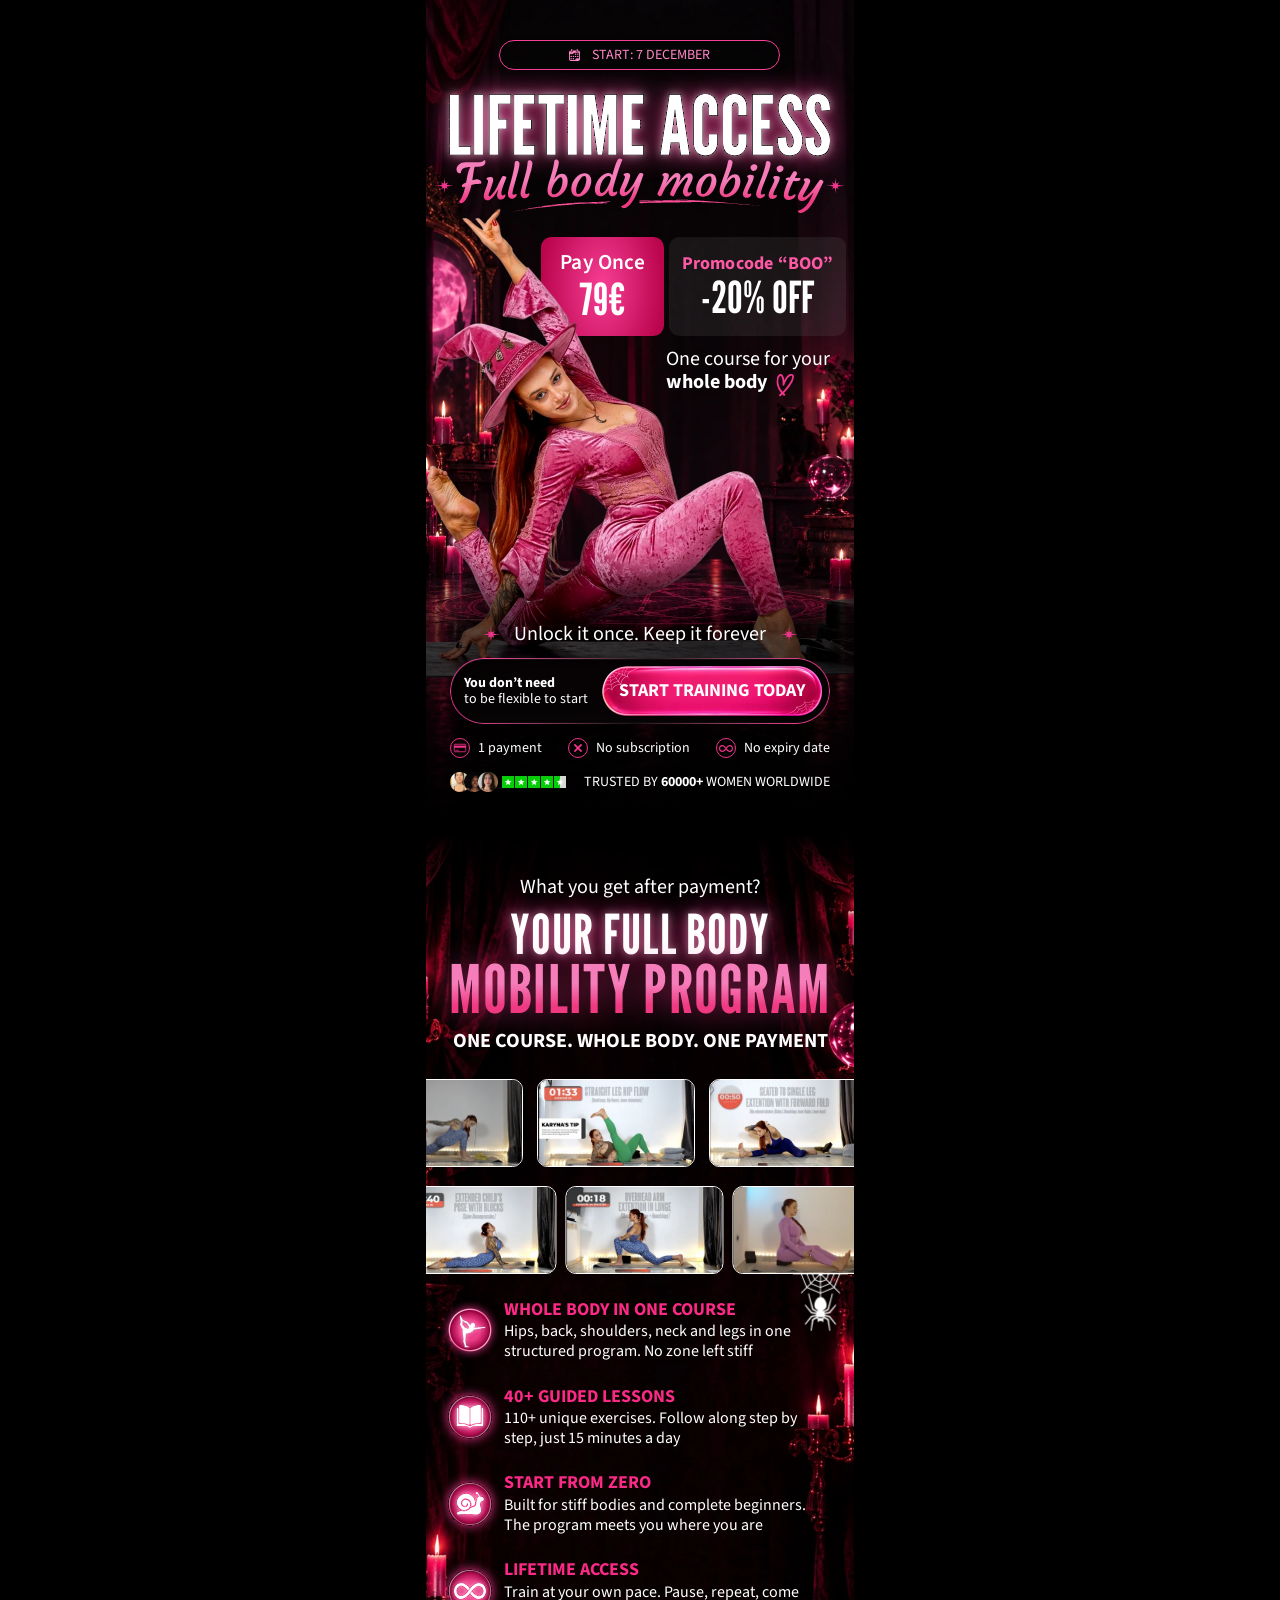
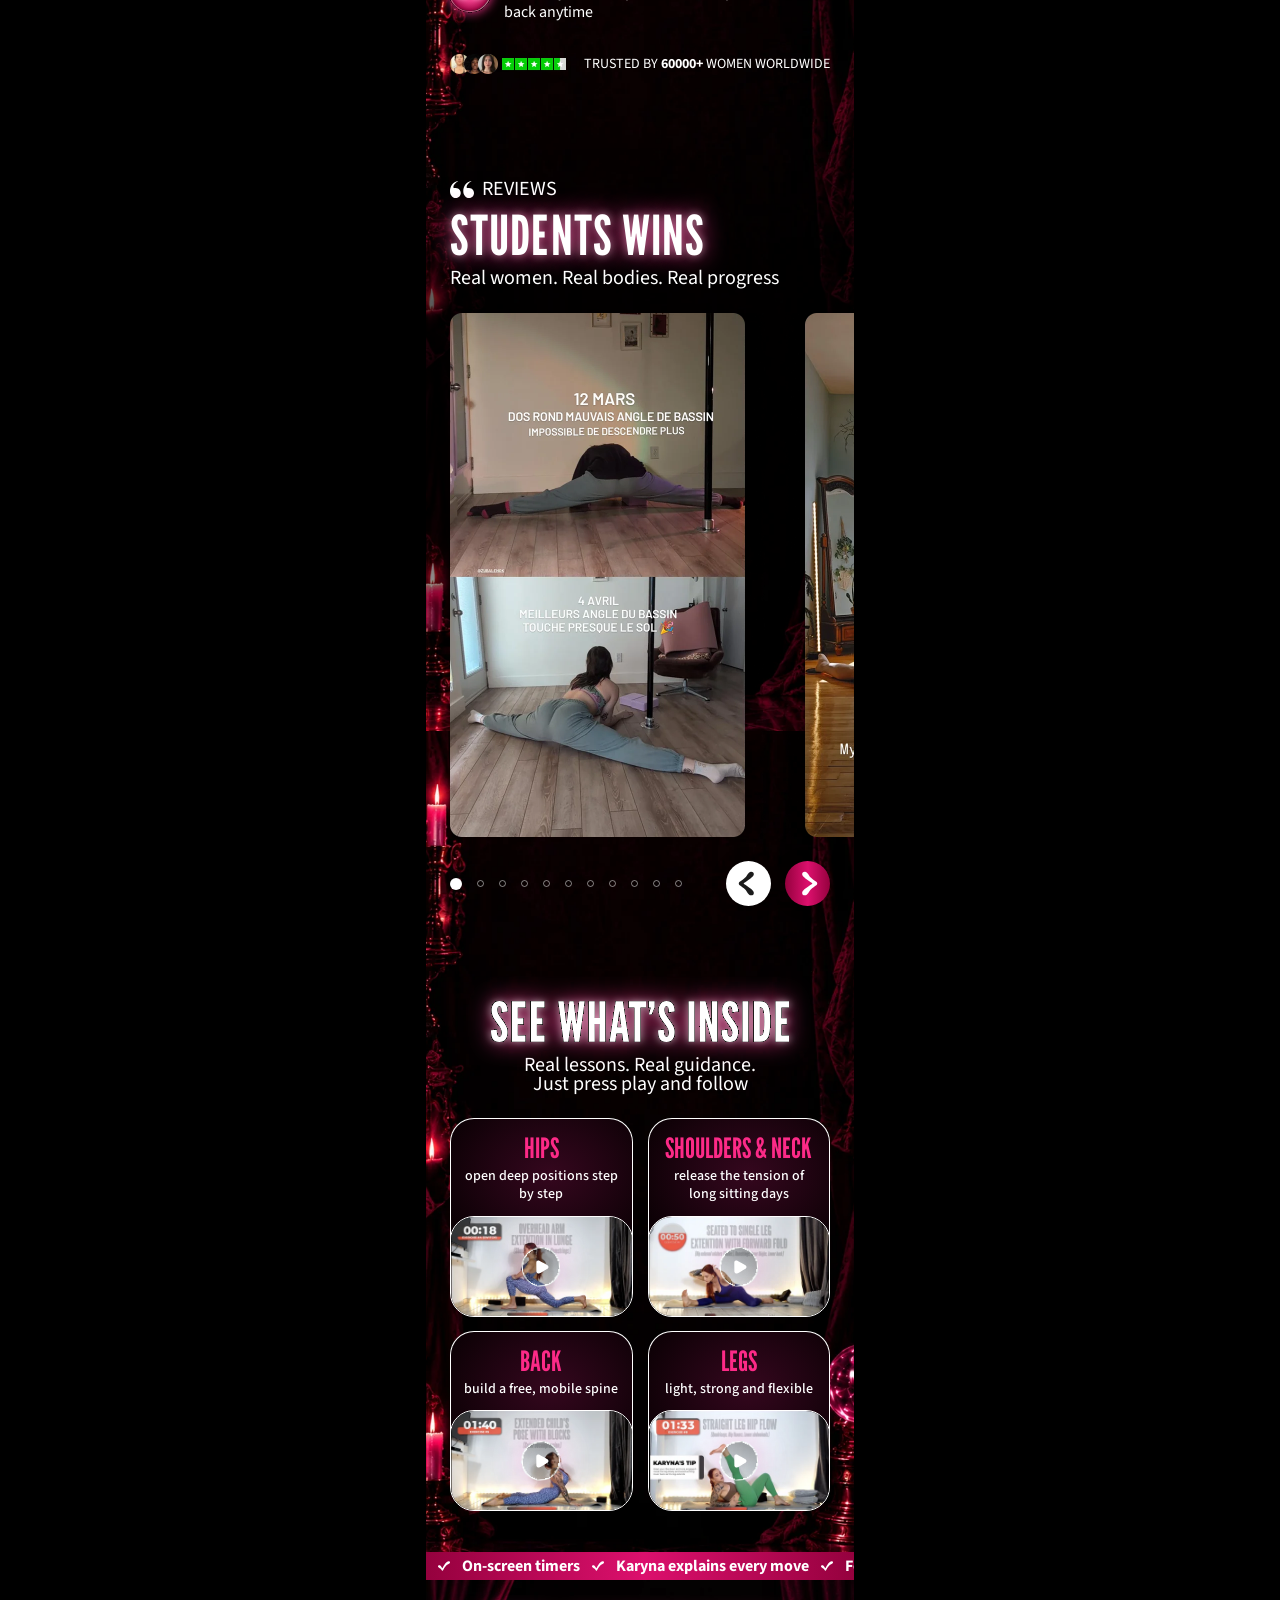
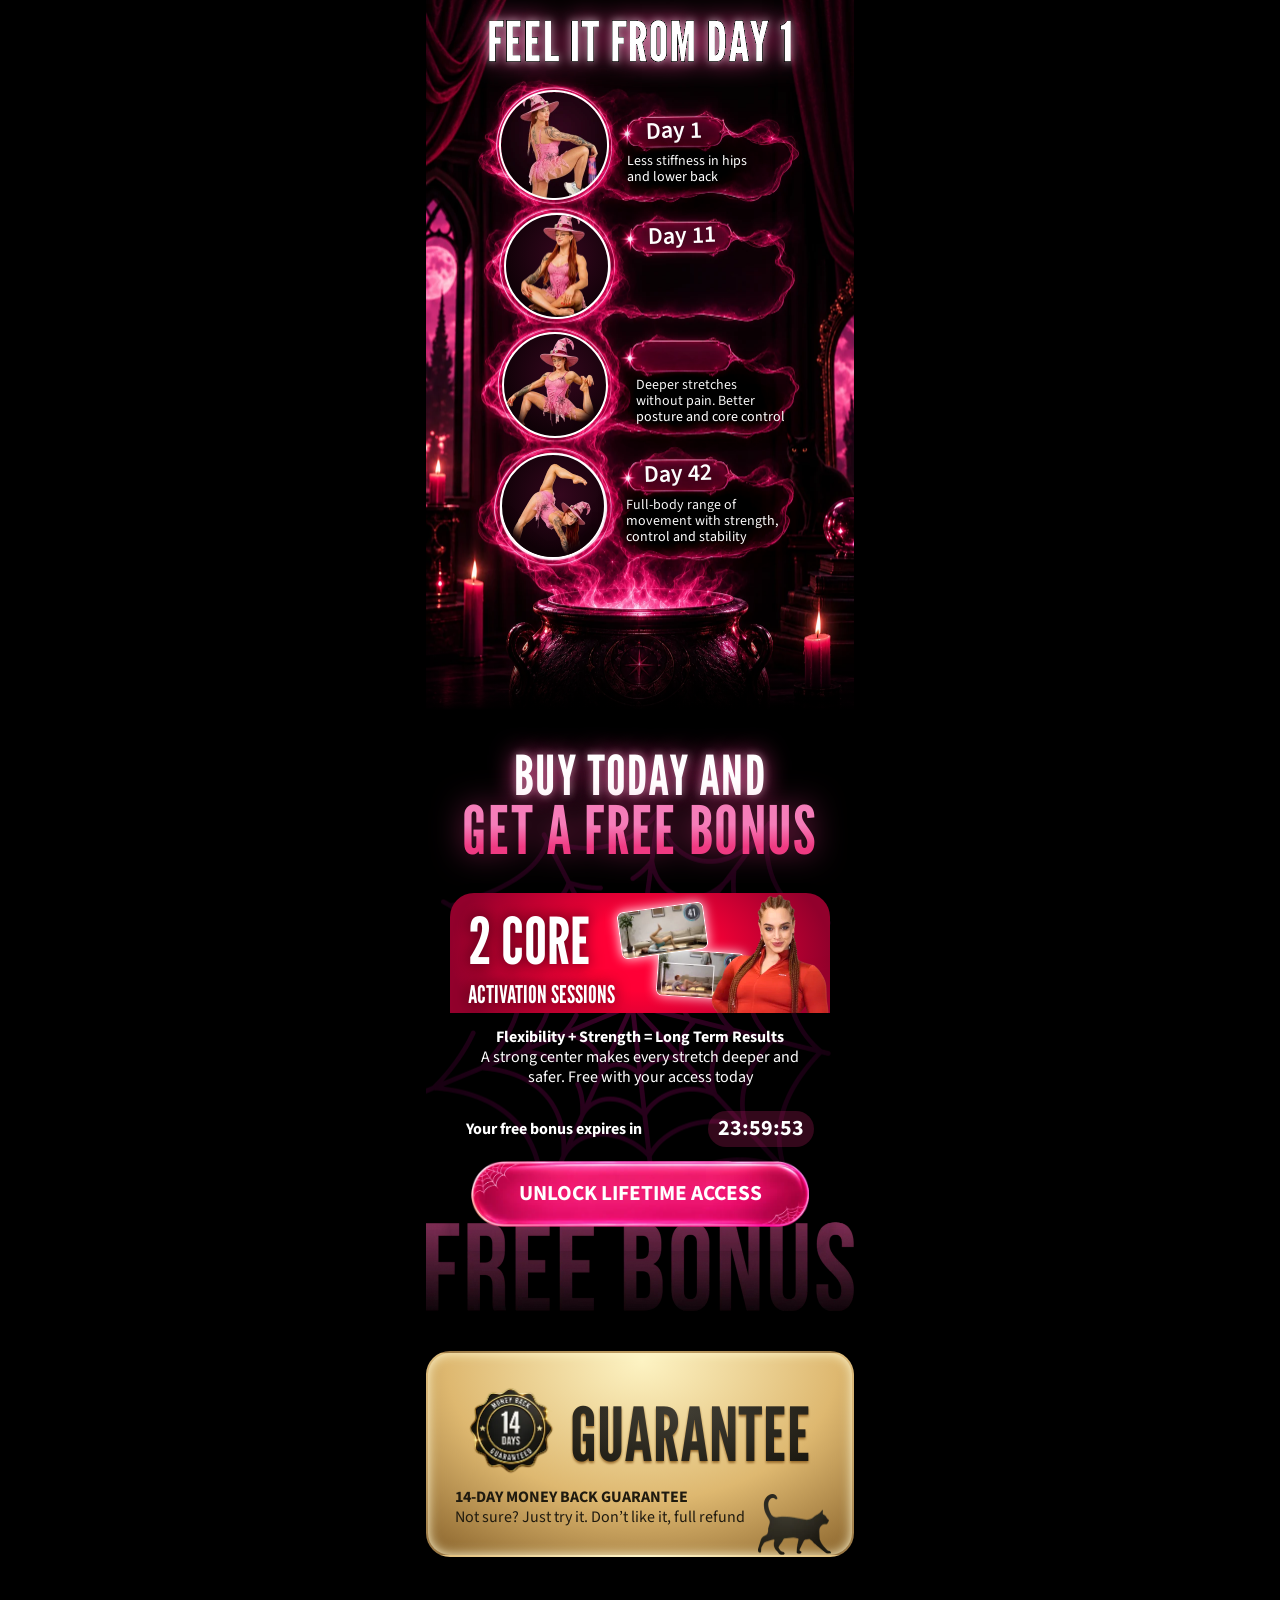
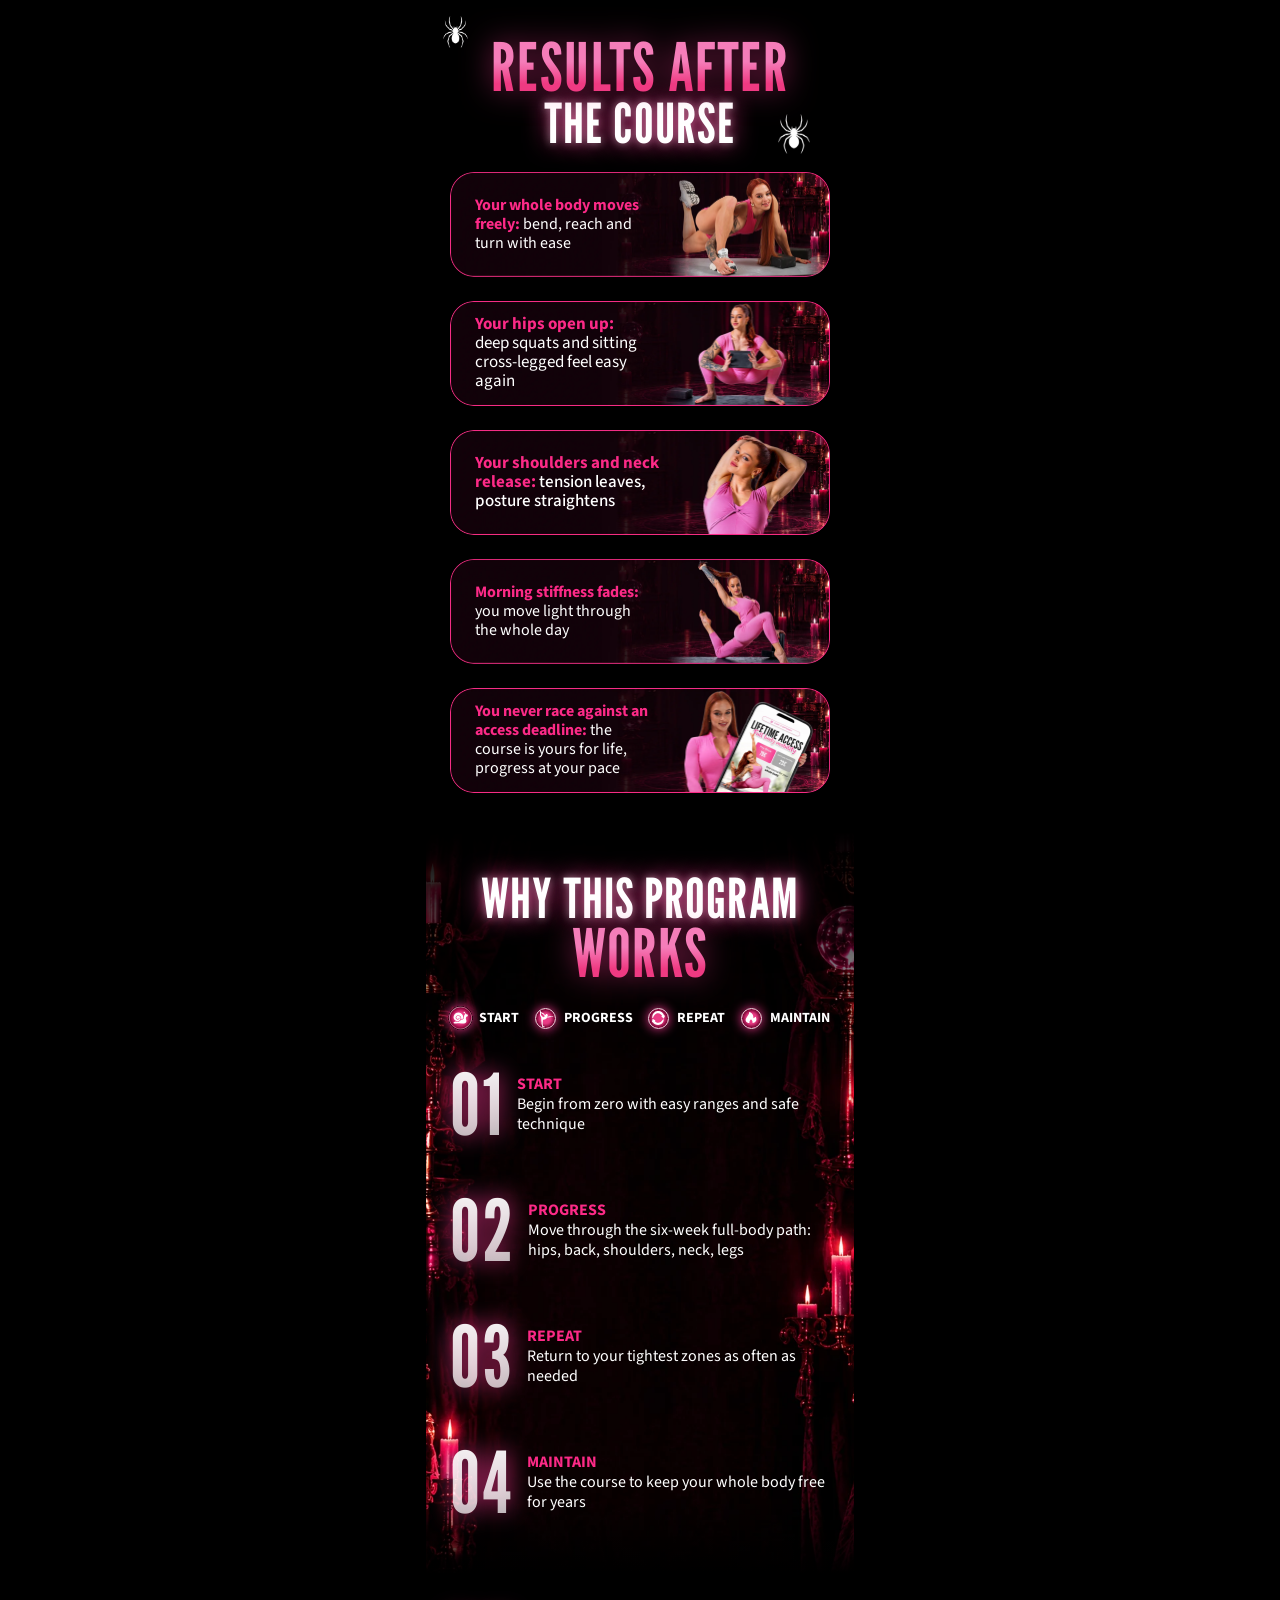
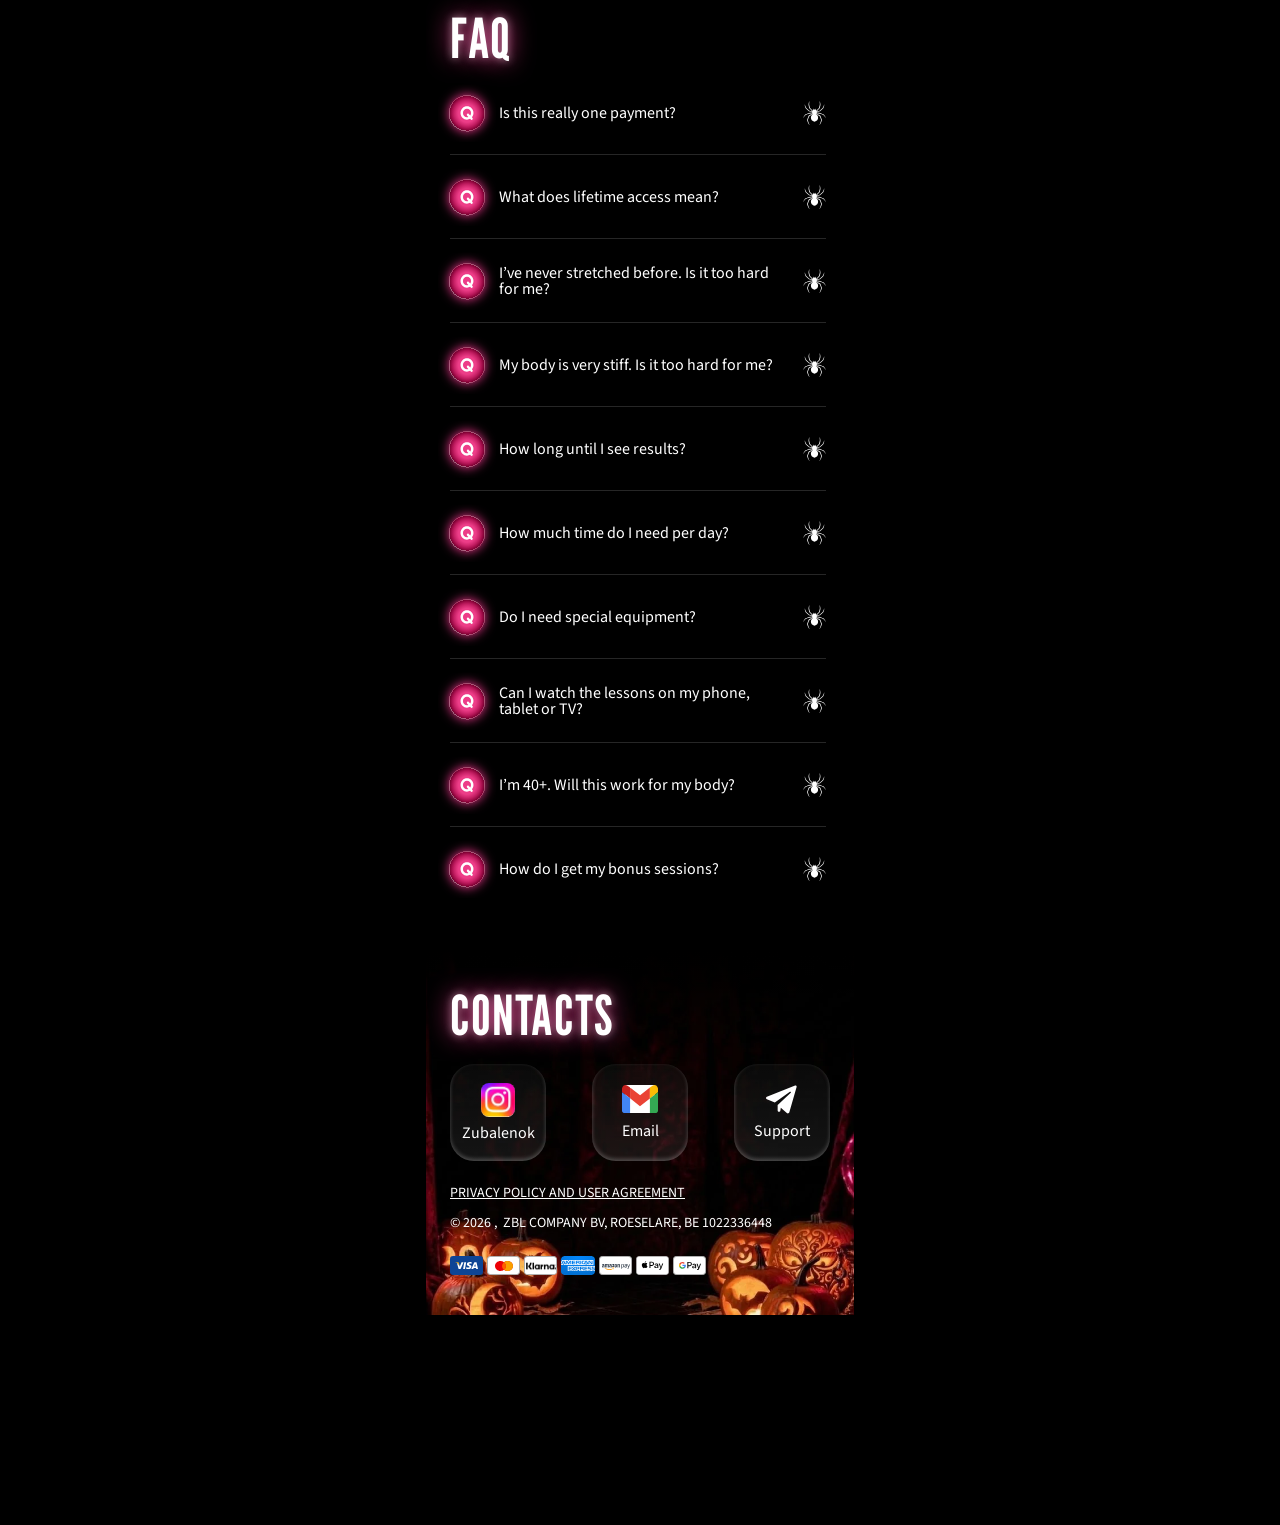
==== commit a4648e8e: "dfdf" ====
--- a/index.html
+++ b/index.html
@@ -684,10 +684,7 @@
       <div class="s7-text" style="width:calc(174 * var(--u))">
         <b>Your whole body moves freely:</b> bend, reach and turn with ease
       </div>
-      <div class="s7-img-wrap" style="width:calc(166 * var(--u))">
-        <img class="s7-m1" src="./images/figma/res1a.webp" alt="" style="left:calc(-17.61 * var(--u));top:calc(-15.02 * var(--u));width:calc(196.936 * var(--u));height:calc(128.586 * var(--u))">
-        <img class="s7-m1b" src="./images/figma/res1b.webp" alt="Moves freely" style="left:calc(-17.87 * var(--u));top:calc(-15.02 * var(--u));width:calc(197.065 * var(--u));height:calc(128.67 * var(--u))">
-      </div>
+
     </div>
 
     <!-- Картка 2 -->
@@ -695,11 +692,7 @@
       <div class="s7-text s7-text-md" style="width:calc(162 * var(--u))">
         <b>Your hips open up:</b> <span>deep squats and sitting cross-legged feel easy again</span>
       </div>
-      <div class="s7-img-wrap s7-img-r" style="width:calc(180 * var(--u))">
-        <div class="s7-m2" style="left:calc(11 * var(--u));top:calc(-6.02 * var(--u));width:calc(158 * var(--u));height:calc(151 * var(--u))">
-          <img src="./images/figma/res2.webp" alt="Hips open up" style="left:-0.15%;top:-58.37%;width:100.3%;height:158.37%">
-        </div>
-      </div>
+
     </div>
 
     <!-- Картка 3 -->
@@ -707,19 +700,15 @@
       <div class="s7-text s7-text-md" style="width:calc(185 * var(--u))">
         <b>Your shoulders and neck release:</b> tension leaves, posture straightens
       </div>
-      <div class="s7-img-wrap" style="width:calc(156 * var(--u))">
-        <img src="./images/figma/res3.webp" alt="Shoulders and neck release" style="left:calc(-10 * var(--u));top:calc(-40.02 * var(--u));width:calc(146 * var(--u));height:calc(219 * var(--u))">
-      </div>
+ 
     </div>
 
     <!-- Картка 4 -->
     <div class="s7-item">
       <div class="s7-text" style="flex:1 0 0">
-        <b>Morning stiffness fades:</b> you move light through the whole day
-      </div>
-      <div class="s7-img-wrap" style="width:calc(165 * var(--u))">
-        <img class="s7-m4" src="./images/figma/res4.webp" alt="Stiffness fades" style="left:calc(-23 * var(--u));top:calc(-14.02 * var(--u));width:calc(196 * var(--u));height:calc(131 * var(--u))">
-      </div>
+        <b>Morning stiffness fades:</b> <br> you move light through <br> the whole day
+      </div>
+
     </div>
 
     <!-- Картка 5 -->
@@ -727,9 +716,7 @@
       <div class="s7-text" style="width:calc(176 * var(--u))">
         <b>You never race against an access deadline:</b> the course is yours for life, progress at your pace
       </div>
-      <div class="s7-img-wrap s7-img-sq" style="width:calc(165 * var(--u))">
-        <img src="./images/figma/res5.webp" alt="Lifetime access" style="left:calc(-9 * var(--u));top:calc(-12.02 * var(--u));width:calc(169 * var(--u));height:calc(274 * var(--u))">
-      </div>
+
     </div>
 
   </div>
--- a/css/main.css
+++ b/css/main.css
@@ -1299,14 +1299,32 @@
   display: flex;
   gap: calc(14 * var(--u));
   align-items: center;
-  justify-content: center;
+  justify-content: left;
   padding: calc(1 * var(--u)) calc(1 * var(--u)) calc(1 * var(--u)) calc(25 * var(--u));
   overflow: hidden;
-  border: calc(1 * var(--u)) solid var(--pink);
+  background-repeat: no-repeat;
+  background-size: 100% 100%;
   border-radius: calc(24 * var(--u));
-  box-shadow: 0 0 calc(15 * var(--u)) rgba(0, 0, 0, 0.11);
-  background:
-   url('../images/figma/res-card-bg.webp') calc(168 * var(--u)) calc(-206.25 * var(--u)) / calc(212.1 * var(--u)) calc(411.42 * var(--u)) no-repeat;
+}
+
+.s7-item:nth-child(1){
+  background-image: url(../images/t-1.webp);
+}
+
+.s7-item:nth-child(2){
+  background-image: url(../images/t-2.webp);
+}
+
+.s7-item:nth-child(3){
+  background-image: url(../images/t-3.webp);
+}
+
+.s7-item:nth-child(4){
+  background-image: url(../images/t-4.webp);
+}
+
+.s7-item:nth-child(5){
+  background-image: url(../images/t-5.webp);
 }
 
 
@@ -1596,7 +1614,7 @@
 
 .s7__answer-bubble .vector {
   position: absolute;
-  right: calc(-28.5 * var(--u));
+  right: calc(-6 * var(--u));
   bottom: 0;
   width: calc(35.32 * var(--u));
   height: calc(26 * var(--u));
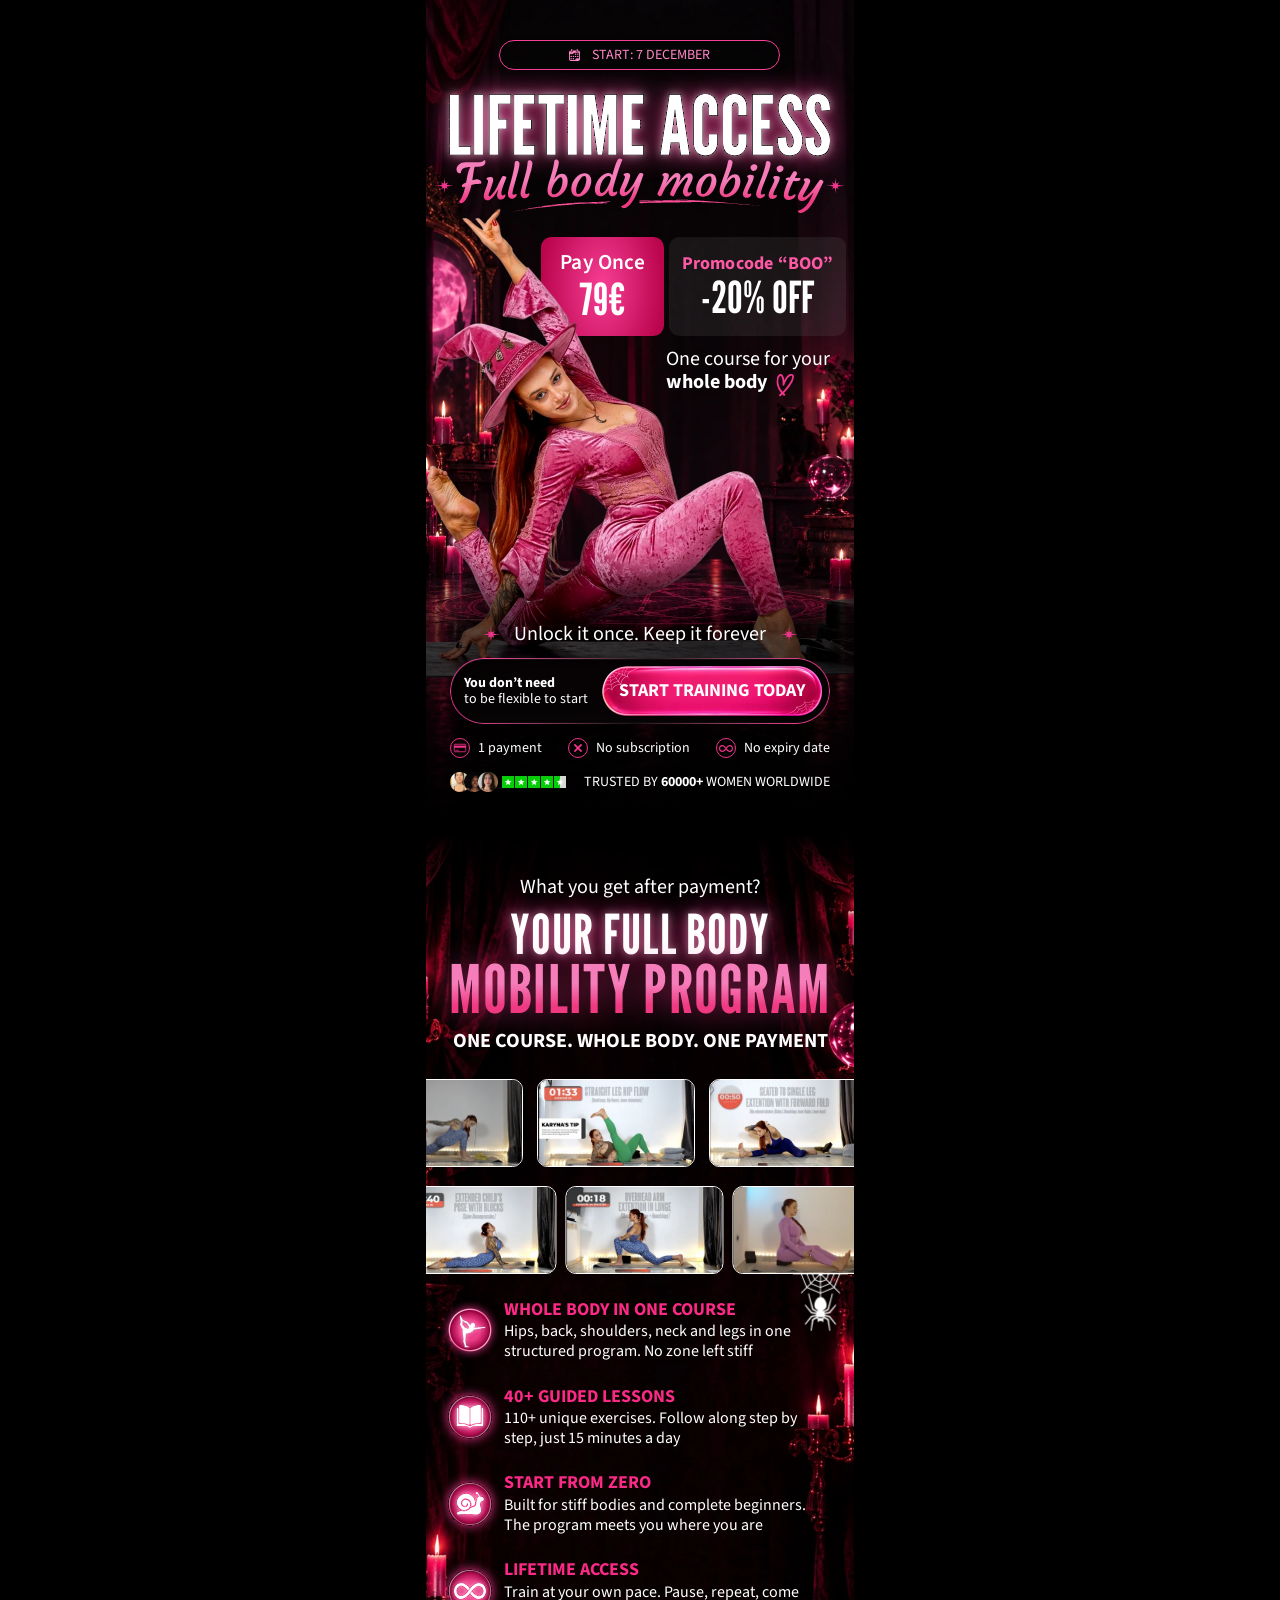
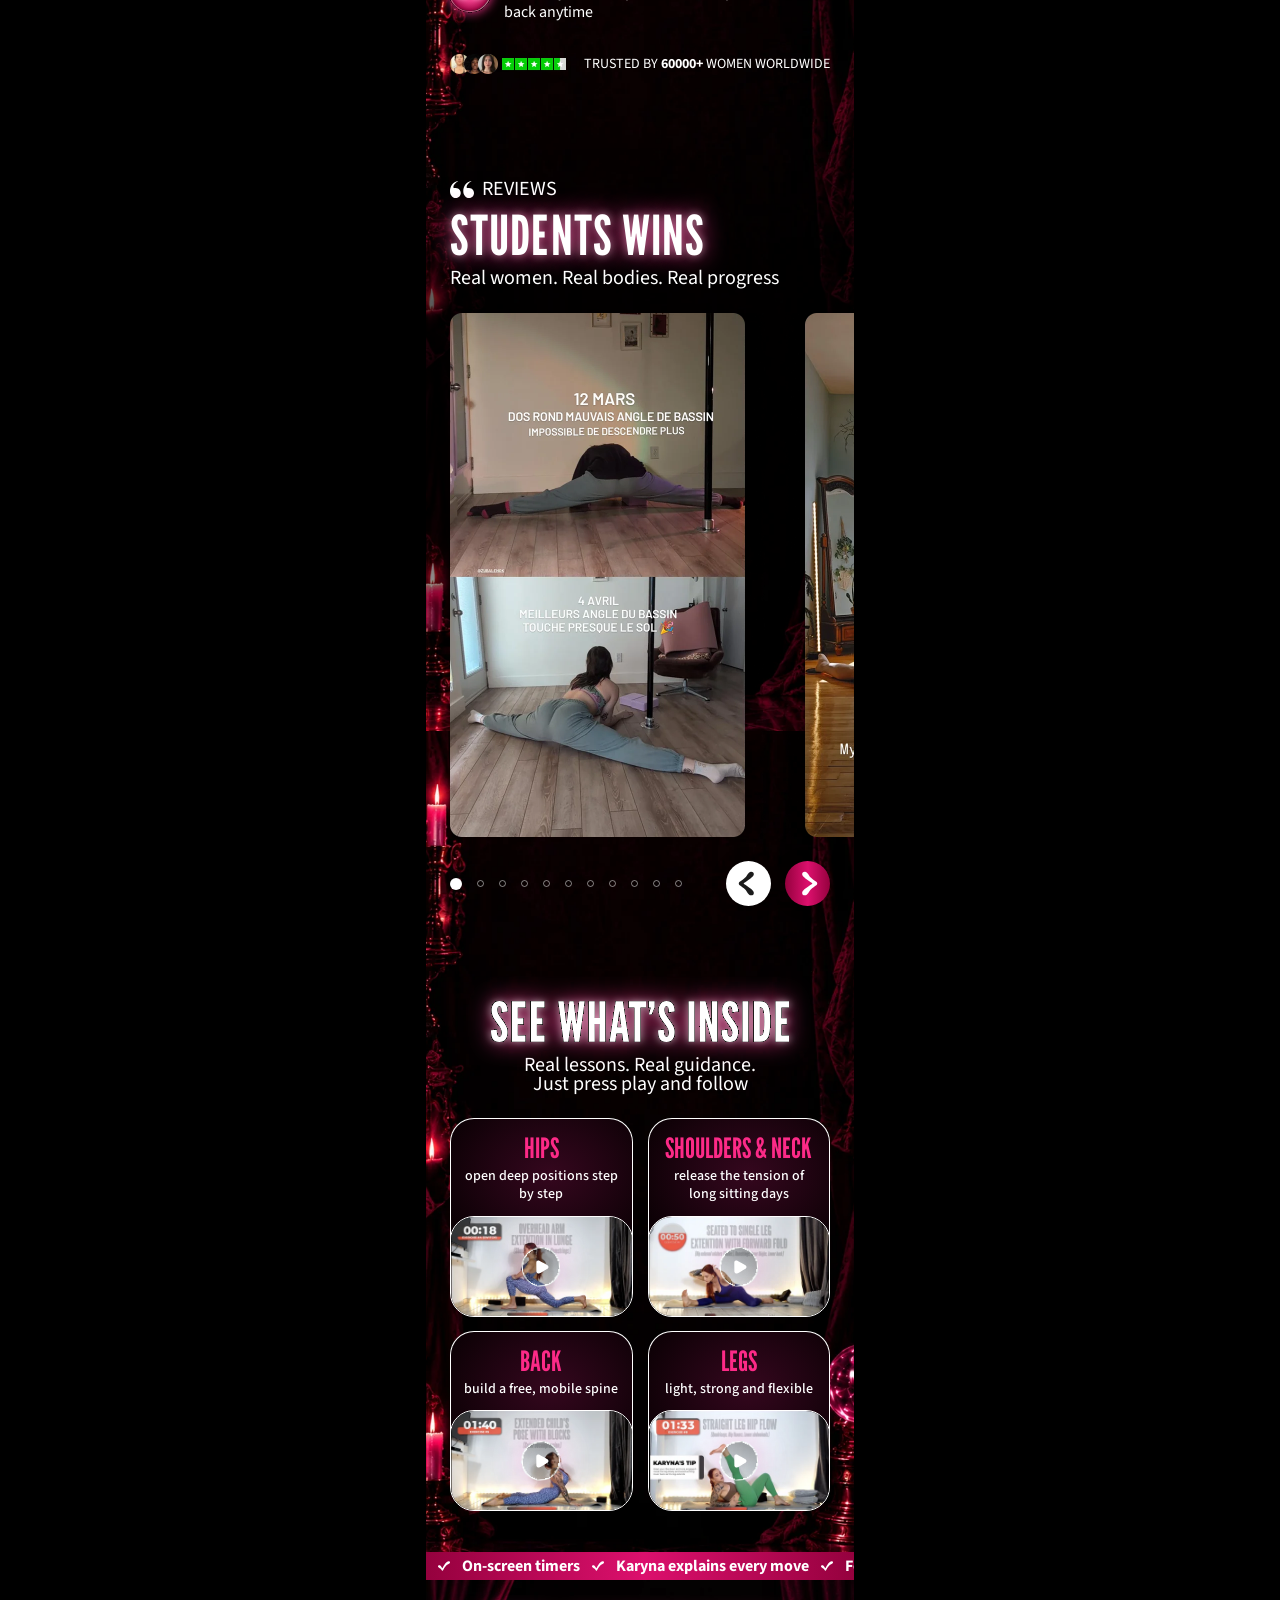
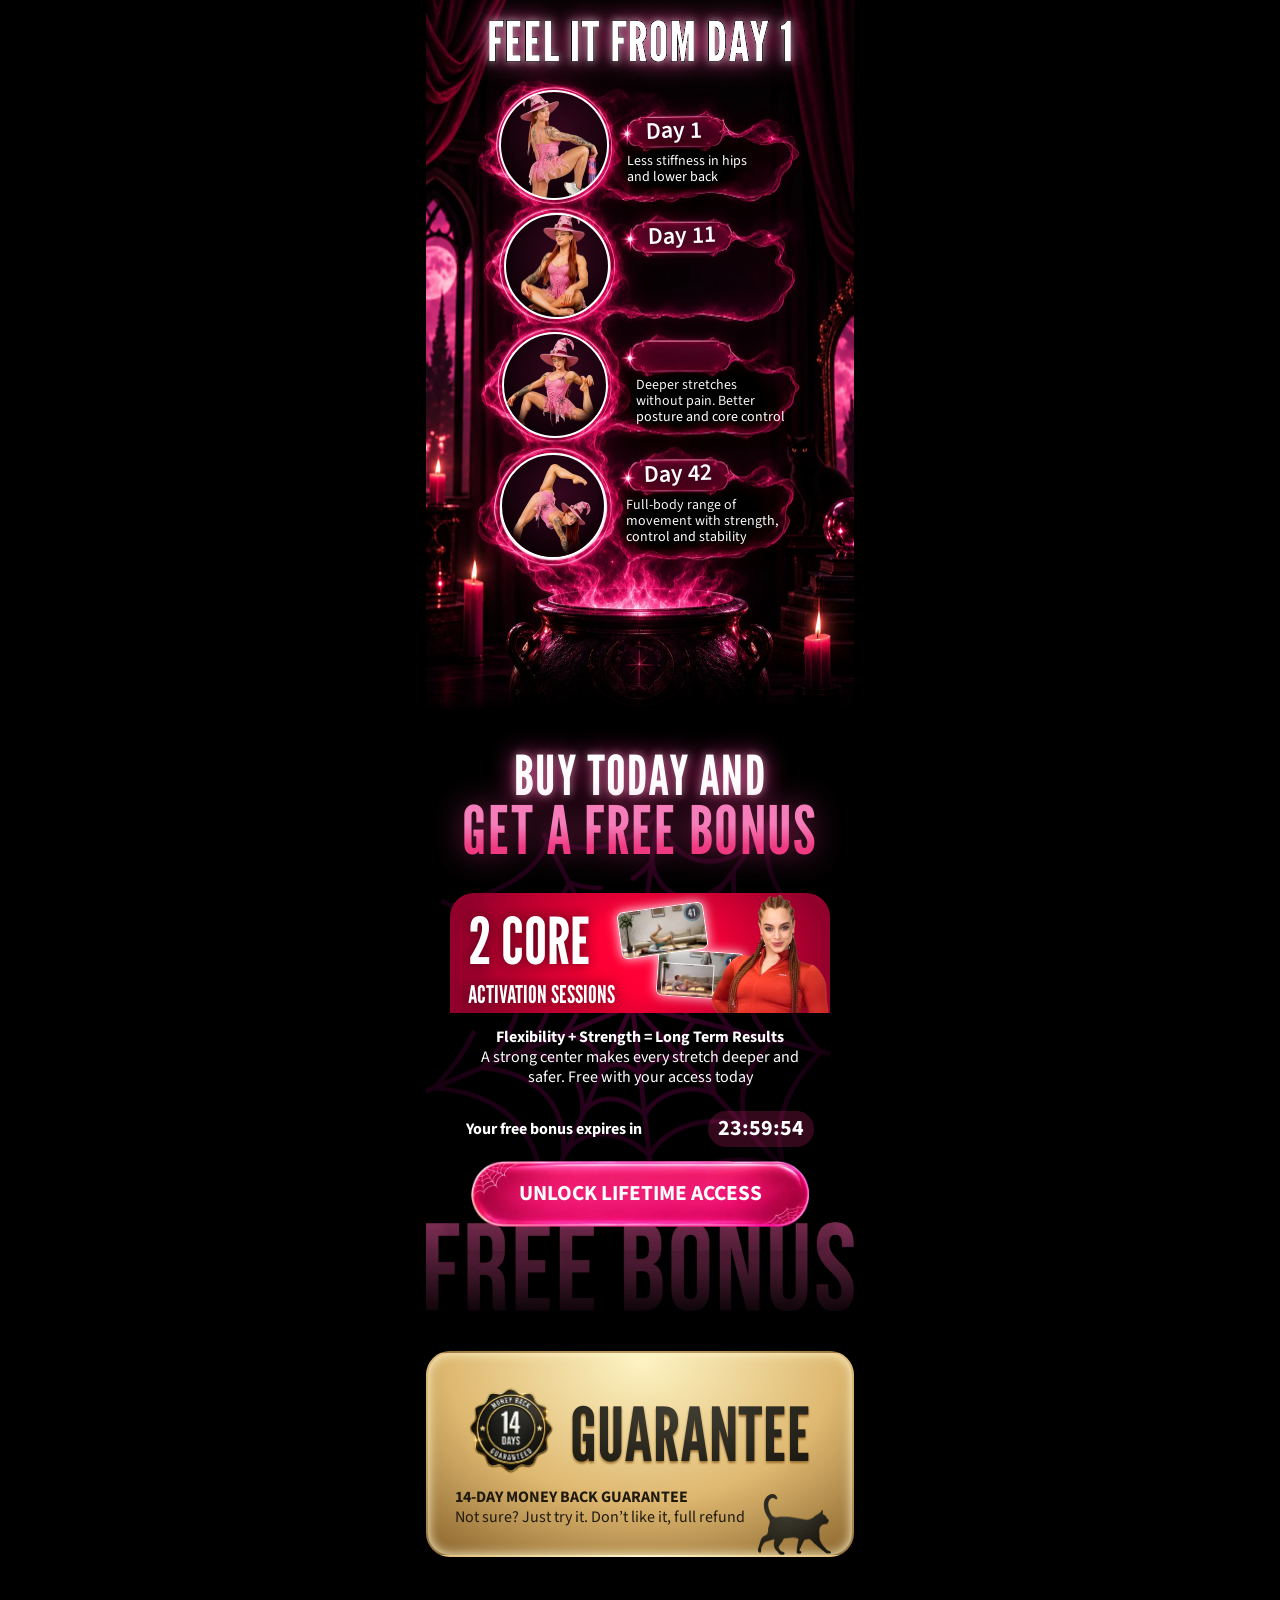
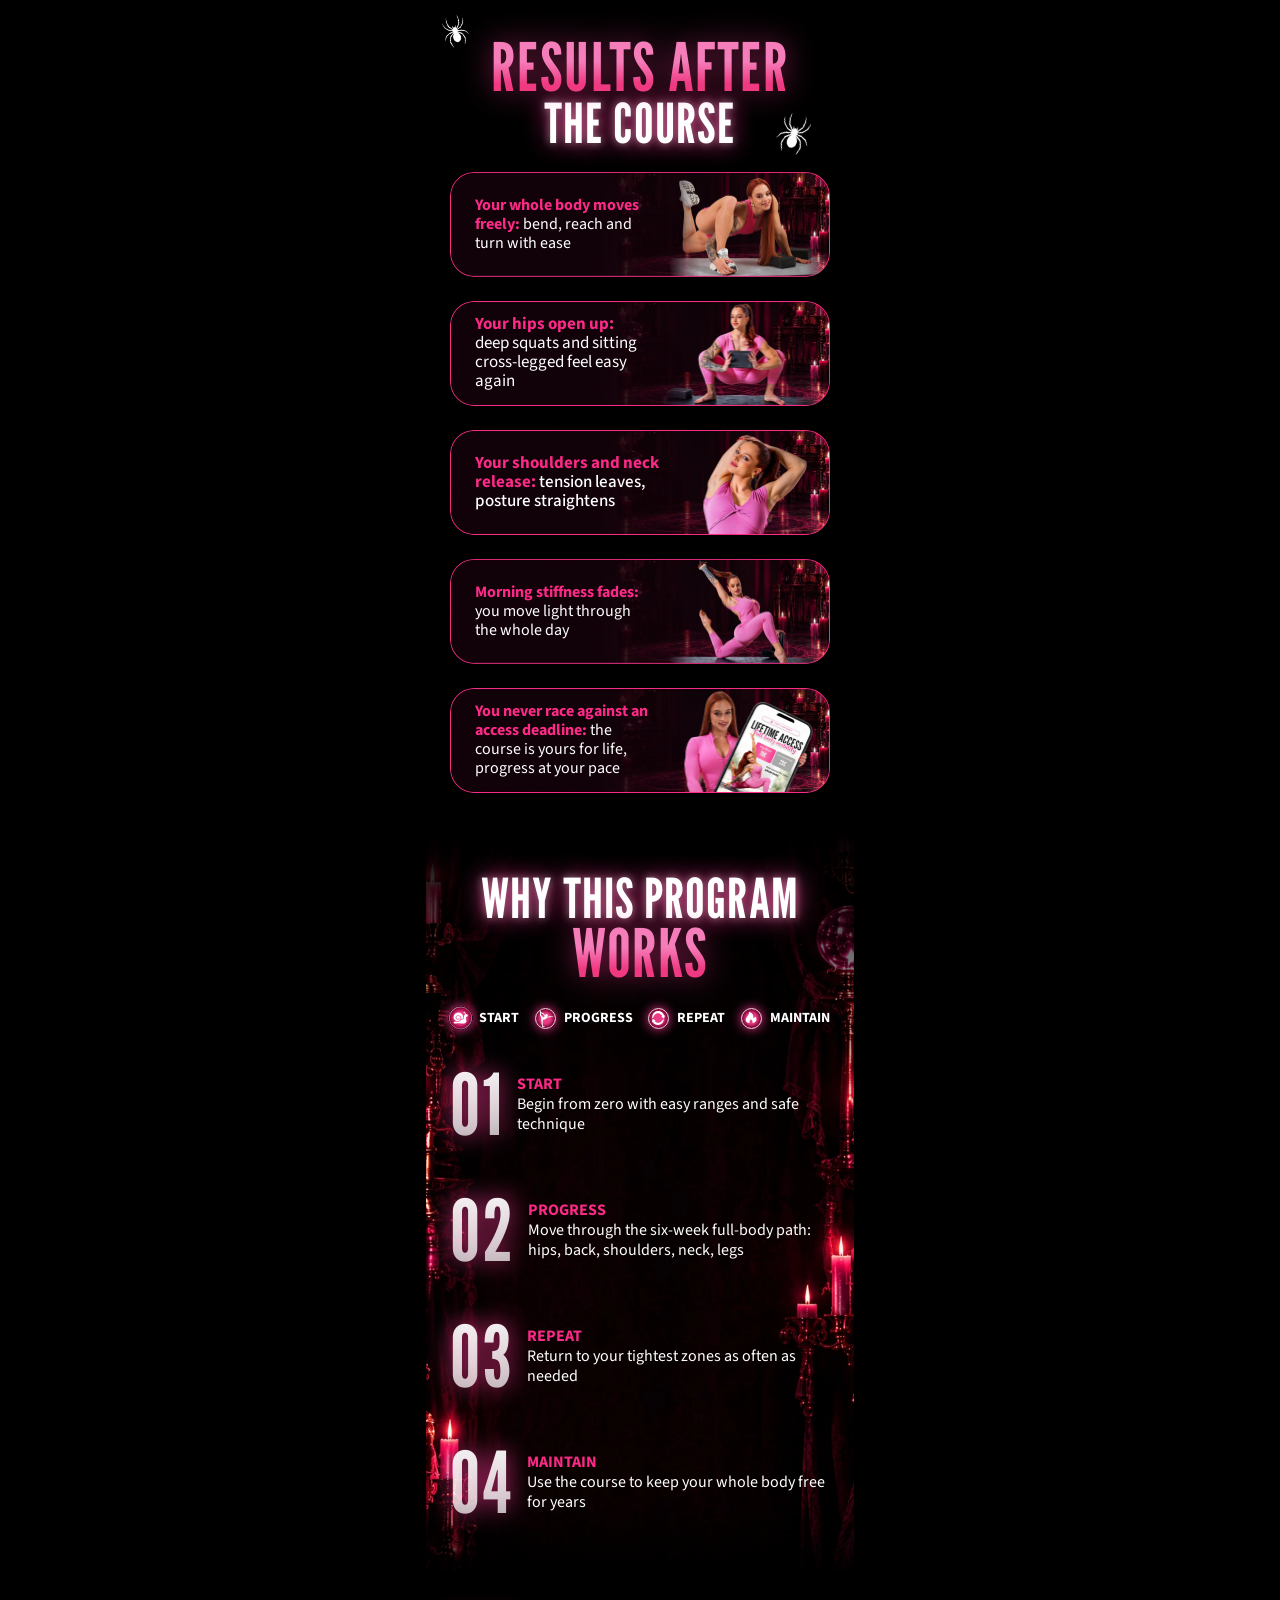
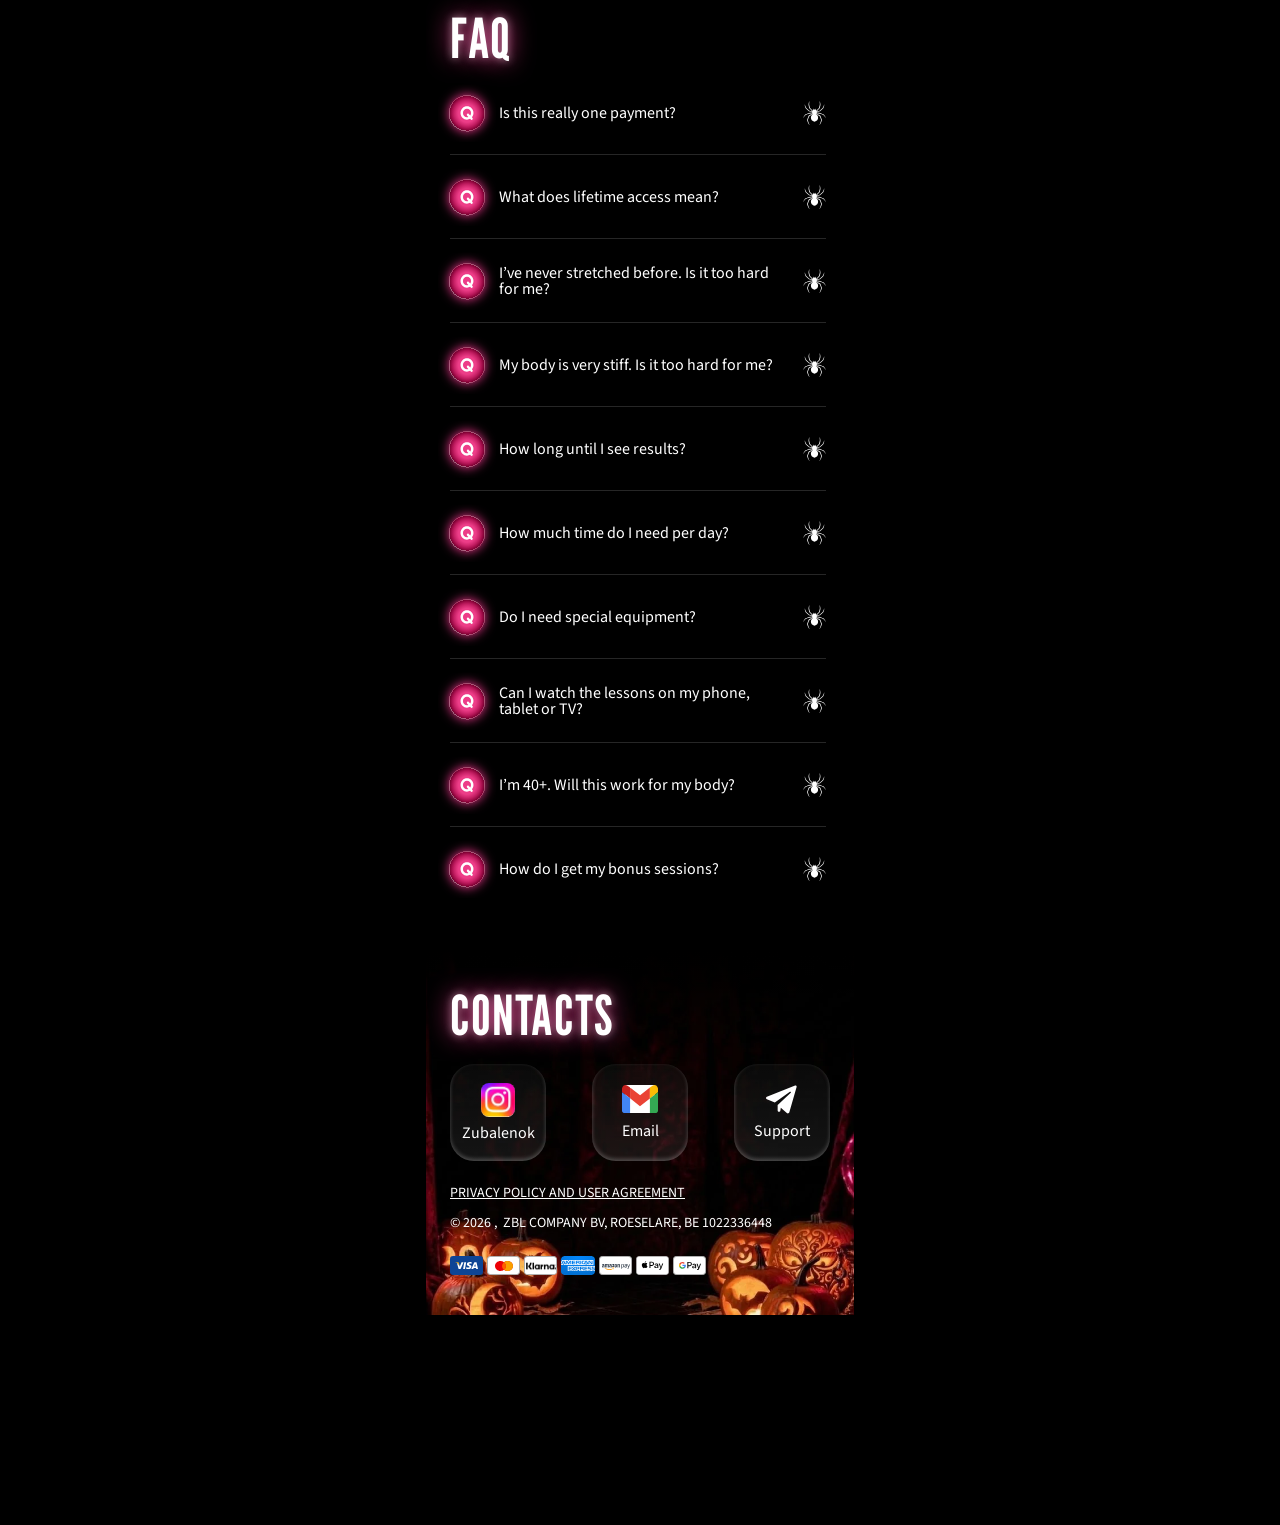
==== commit 497ad5af: "dfdf" ====
--- a/index.html
+++ b/index.html
@@ -667,8 +667,8 @@
 
 
 <div class="s7">
-  <img class="s7-spider s7-spider-1" src="./images/figma/spider2.webp" alt="">
-  <img class="s7-spider s7-spider-2" src="./images/figma/spider2.webp" alt="">
+  <img class="s7-spider s7-spider-1" style="transform: rotate(-16deg);" src="./images/figma/spider2.webp" alt="">
+  <img class="s7-spider s7-spider-2" style="transform: rotate(16deg);" src="./images/figma/spider2.webp" alt="">
 
   <!-- Заголовок -->
   <div class="title">
